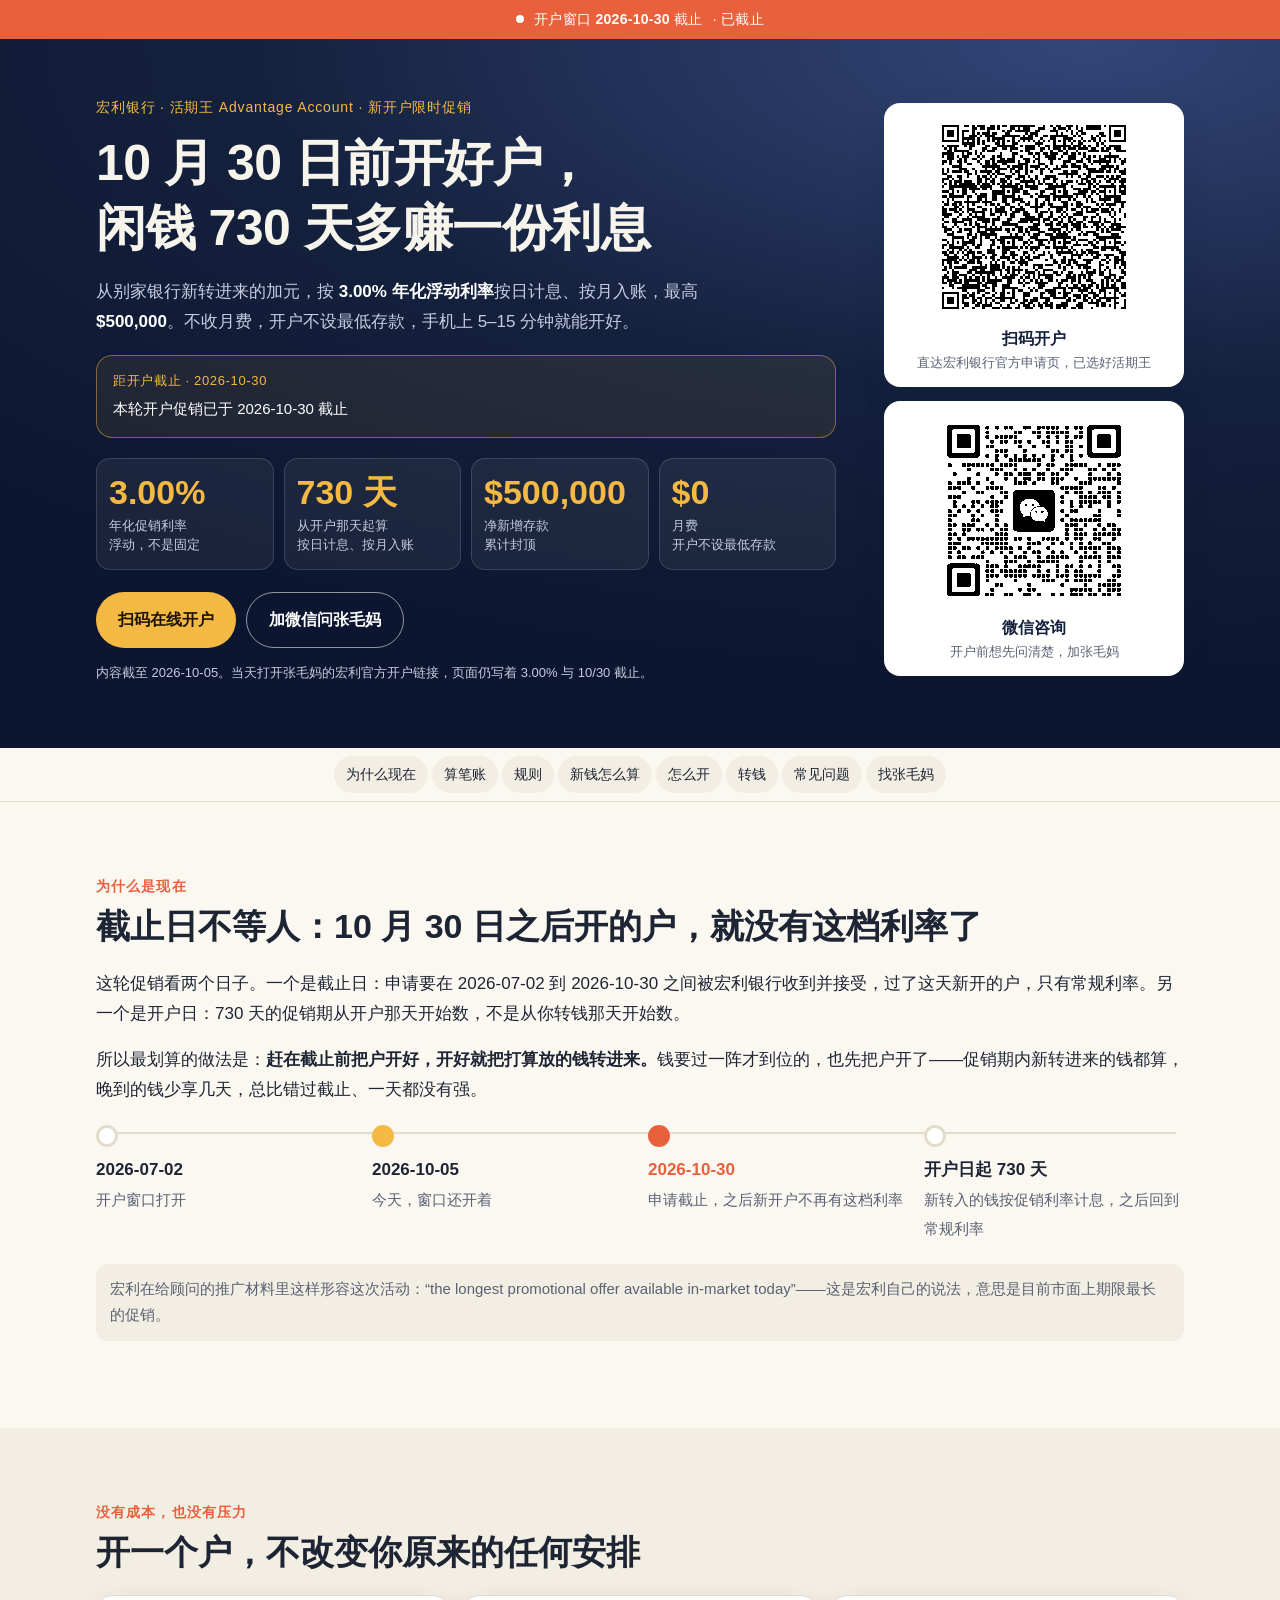
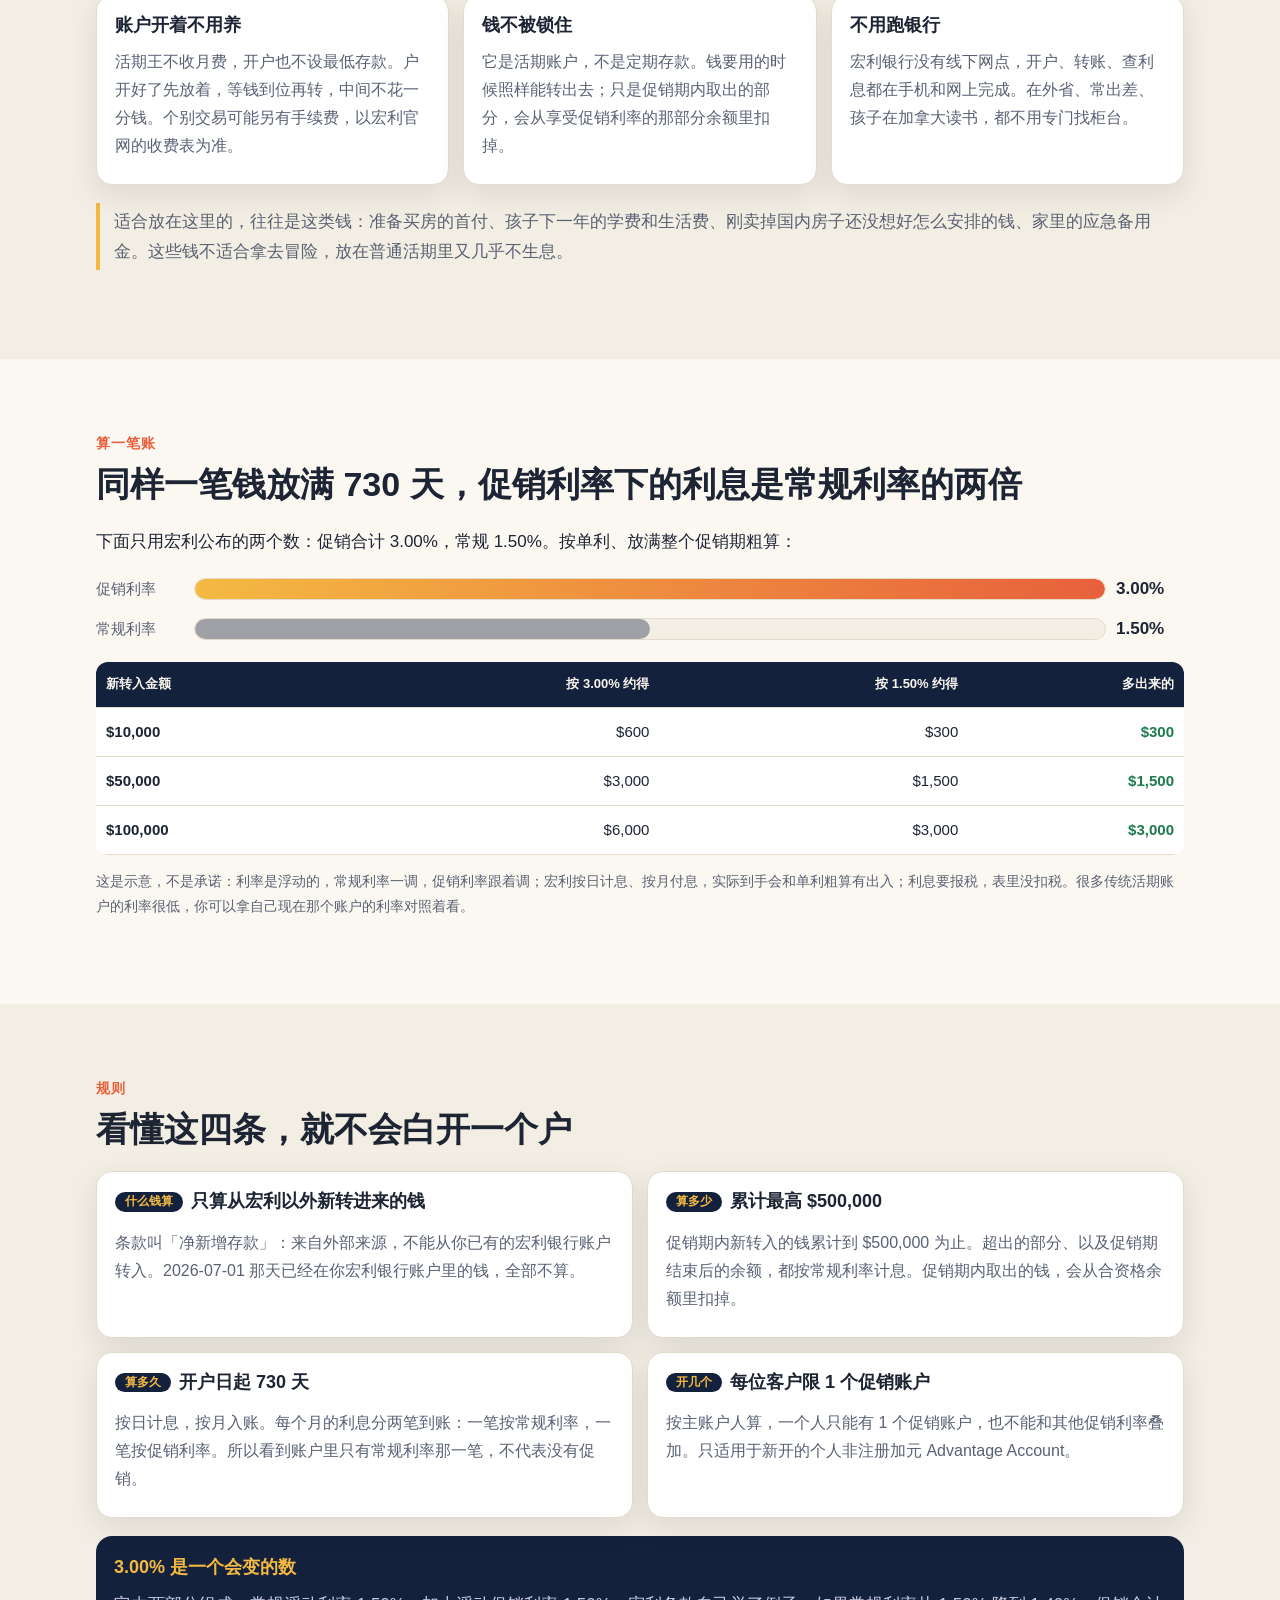
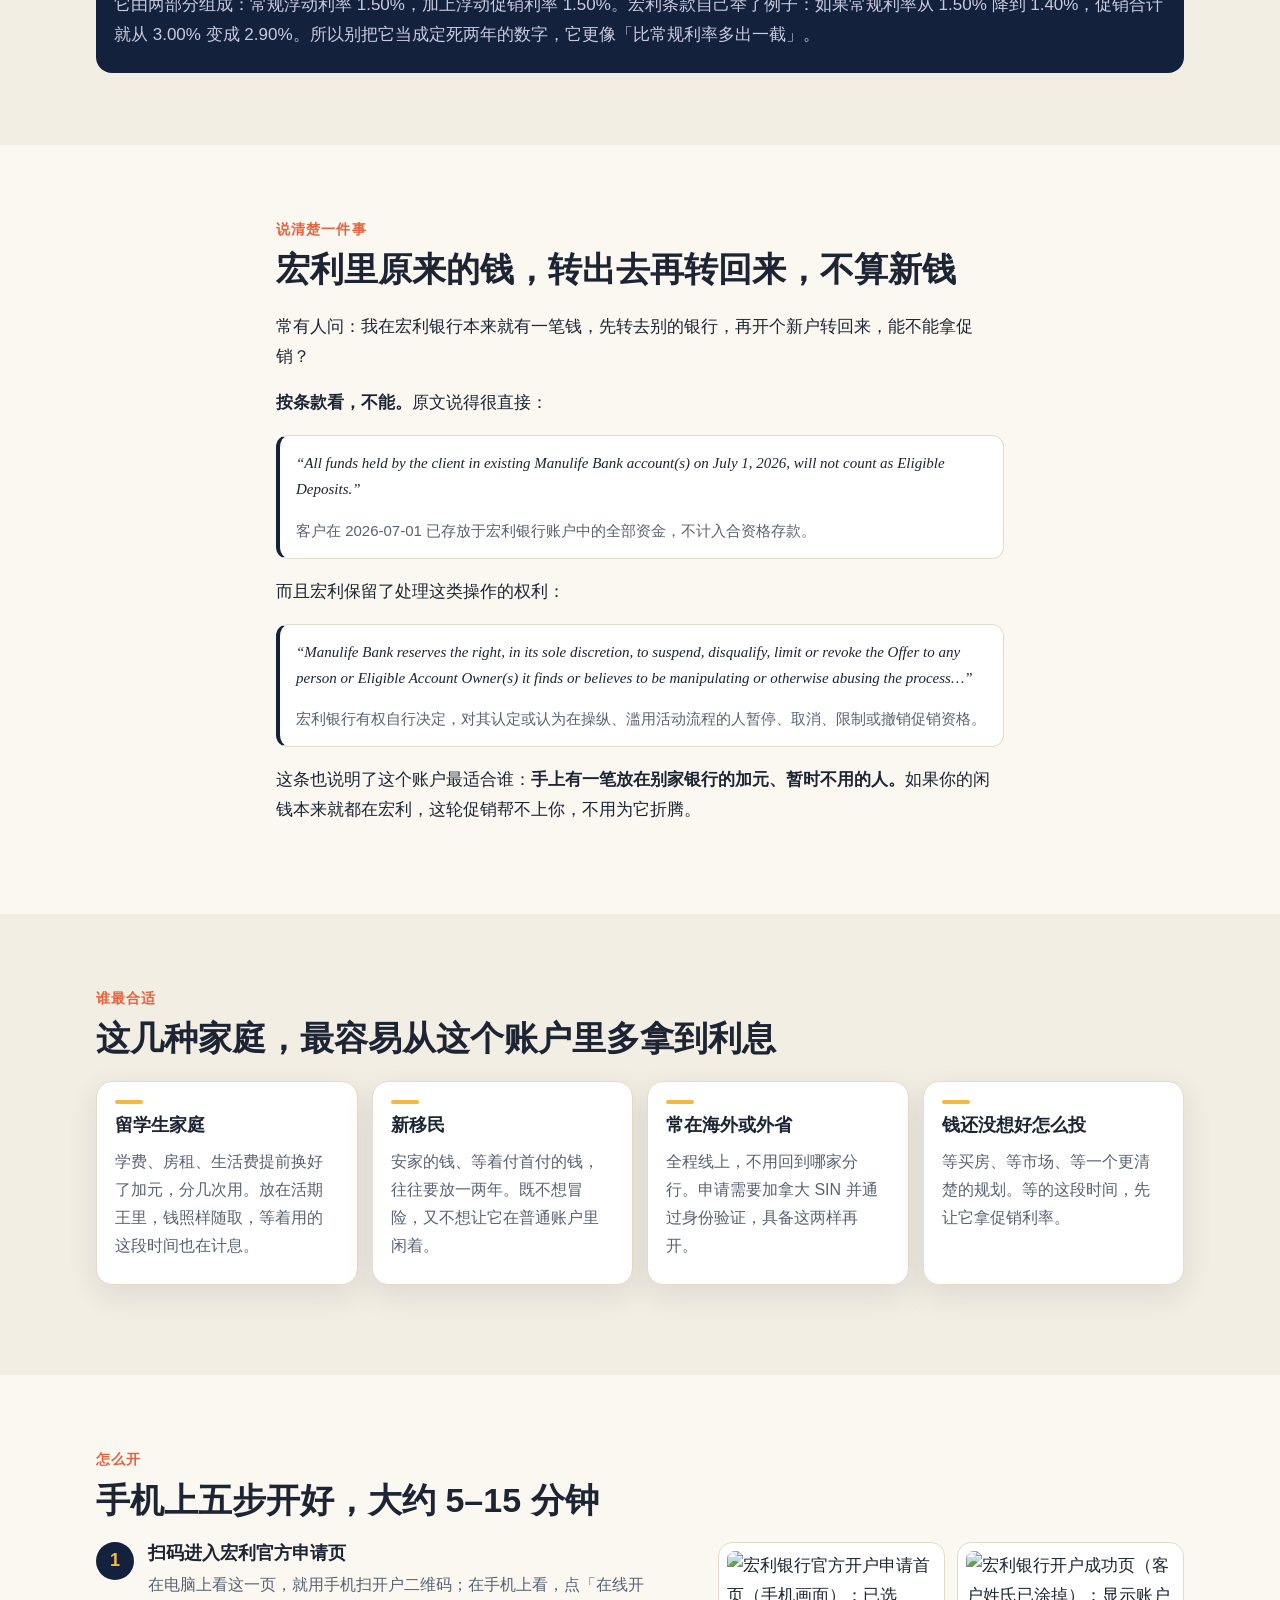
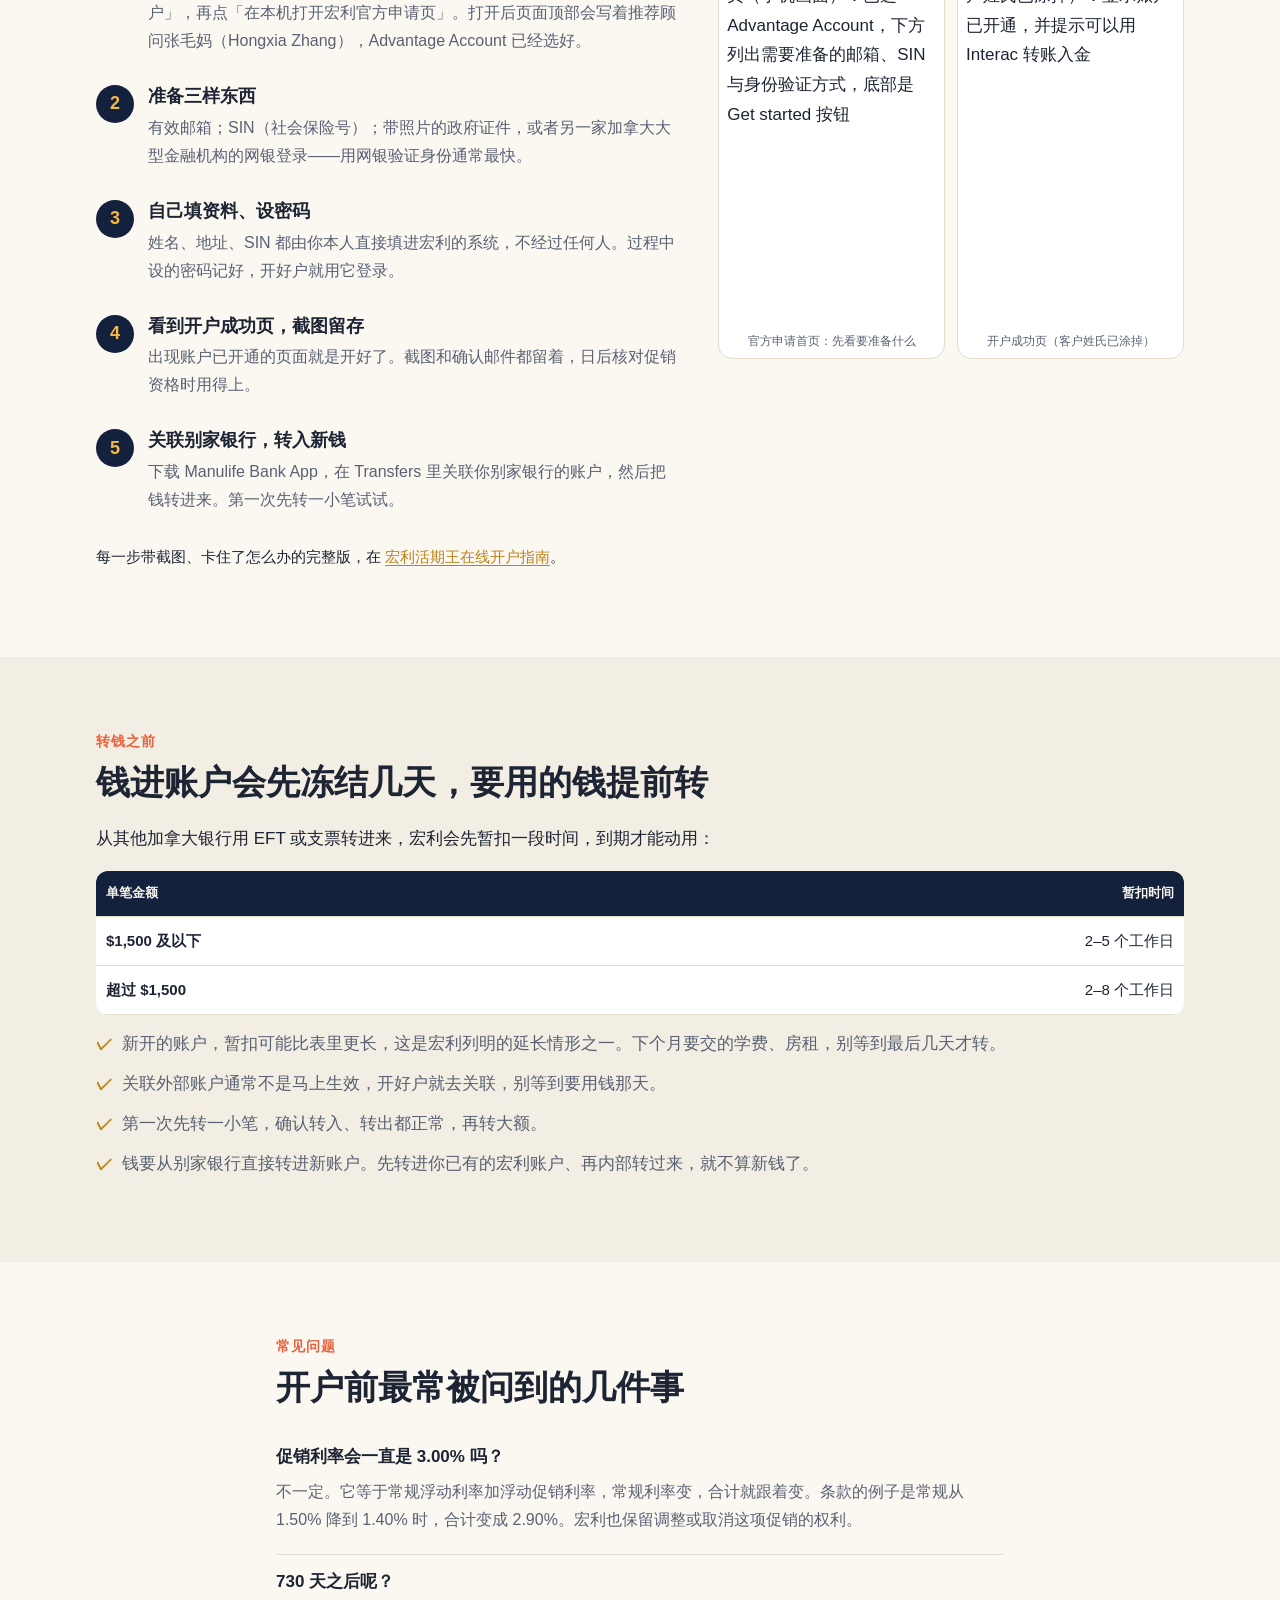
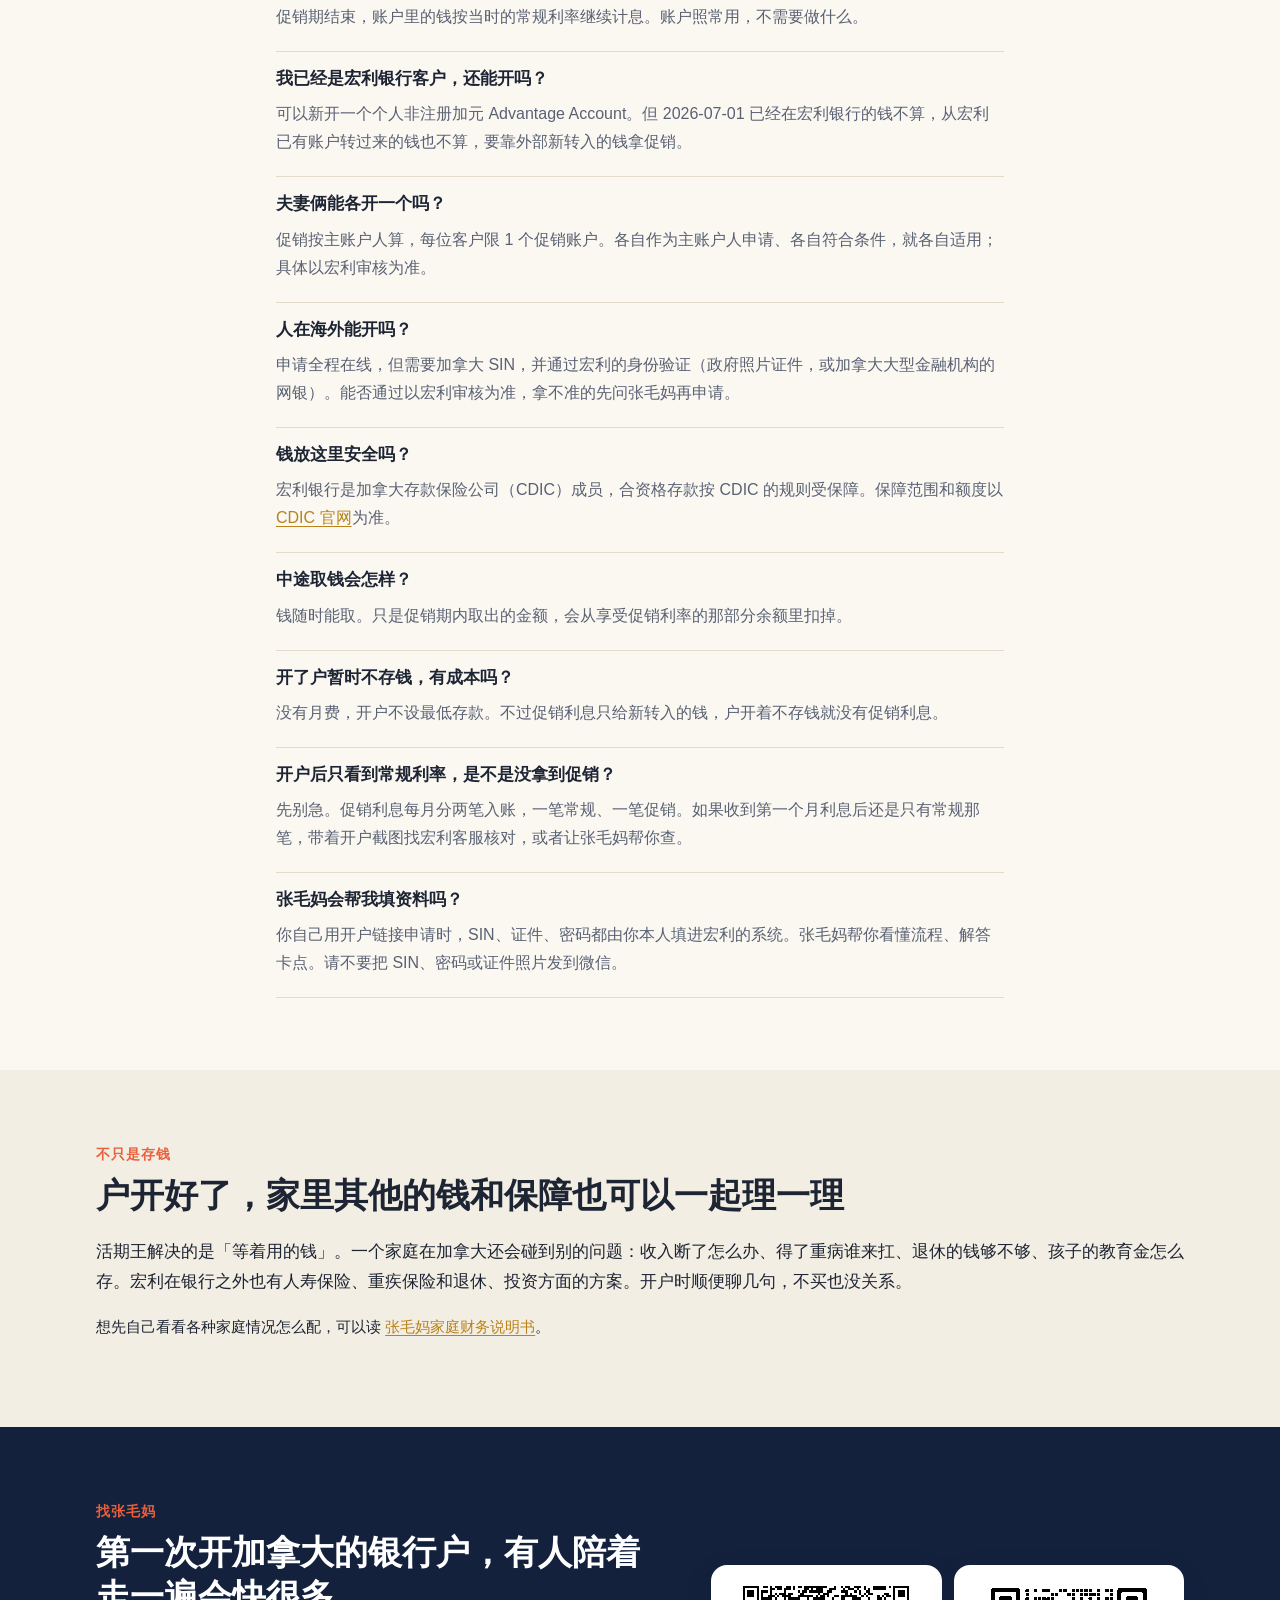
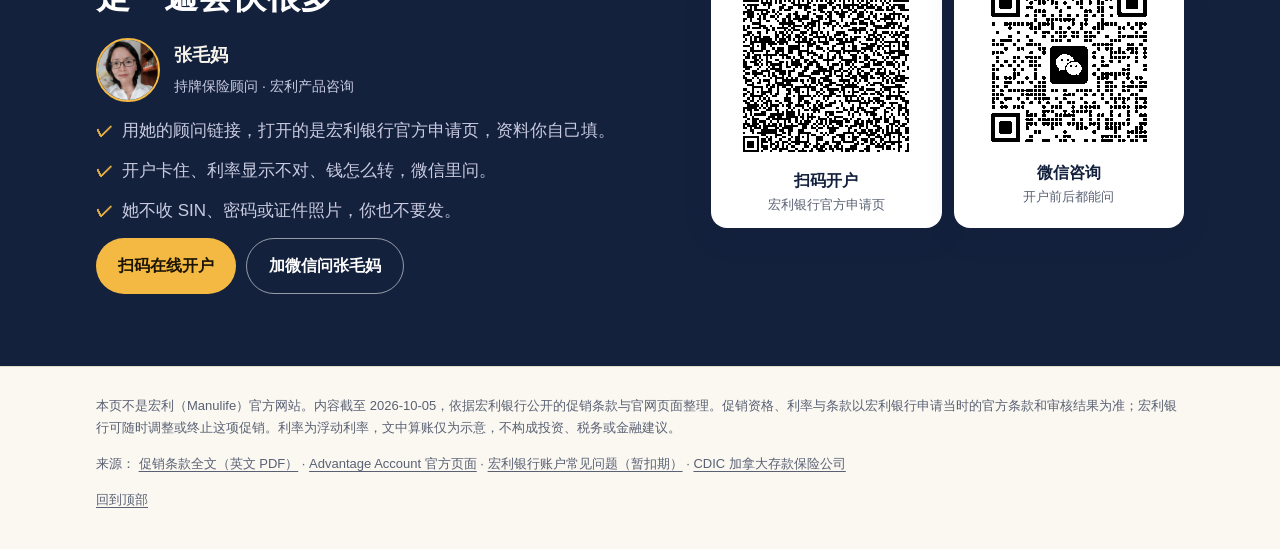
==== index.html @ 38f494b4 "宏利活期王促销站测试版（源：manulife/advantage-site）" ====
<!doctype html>
<html lang="zh-CN">
<head>
<meta charset="utf-8">
<meta name="viewport" content="width=device-width, initial-scale=1, viewport-fit=cover">
<title>宏利活期王限时开户：3.00% 浮动利率 · 10 月 30 日截止</title>
<meta name="description" content="宏利银行活期王 Advantage Account 新开户促销：外部新转入的加元按 3.00% 年化浮动利率计息，从开户日起 730 天，最高 $500,000，无月费，2026-10-30 截止。张毛妈协助在线开户。">
<meta name="theme-color" content="#14213d">
<meta property="og:title" content="宏利活期王限时开户：10 月 30 日截止">
<meta property="og:description" content="3.00% 年化浮动 · 从开户日起 730 天 · 最高 $500,000 · $0 月费。手机在线开户，张毛妈协助。">
<link rel="icon" href="assets/favicon.svg" type="image/svg+xml">
<link rel="stylesheet" href="assets/site.css">
</head>
<body>

<div class="topbar" role="note">
  <span class="topbar-dot" aria-hidden="true"></span>
  <span>开户窗口 <b>2026-10-30</b> 截止</span>
  <span class="topbar-left" data-countdown="short"></span>
</div>

<header class="hero" id="top">
  <div class="wrap hero-grid">
    <div class="hero-copy">
      <p class="kicker">宏利银行 · 活期王 Advantage Account · 新开户限时促销</p>
      <h1>10 月 30 日前开好户，<br>闲钱 730 天多赚一份利息</h1>
      <p class="lead">从别家银行新转进来的加元，按 <b>3.00% 年化浮动利率</b>按日计息、按月入账，最高 <b>$500,000</b>。不收月费，开户不设最低存款，手机上 5–15 分钟就能开好。</p>

      <div class="countdown" aria-live="polite">
        <div class="cd-label">距开户截止 · 2026-10-30</div>
        <div class="cd-clock" data-countdown="full"><span class="cd-fallback">申请须在 10 月 30 日前被宏利银行收到并接受</span></div>
      </div>

      <ul class="stats">
        <li><b>3.00%</b><span>年化促销利率<br>浮动，不是固定</span></li>
        <li><b>730 天</b><span>从开户那天起算<br>按日计息、按月入账</span></li>
        <li><b>$500,000</b><span>净新增存款<br>累计封顶</span></li>
        <li><b>$0</b><span>月费<br>开户不设最低存款</span></li>
      </ul>

      <div class="cta-row">
        <button class="btn btn-primary" type="button" data-open="dlg-open">扫码在线开户</button>
        <button class="btn btn-ghost" type="button" data-open="dlg-wechat">加微信问张毛妈</button>
      </div>
      <p class="asof">内容截至 2026-10-05。当天打开张毛妈的宏利官方开户链接，页面仍写着 3.00% 与 10/30 截止。</p>
    </div>

    <aside class="qr-panel" aria-label="开户与咨询二维码">
      <figure class="qr-card">
        <img src="assets/qr-open.png" alt="张毛妈的宏利银行官方开户二维码：扫码直达 Advantage Account 申请页" width="790" height="790" data-qr="open">
        <figcaption><b>扫码开户</b><span>直达宏利银行官方申请页，已选好活期王</span></figcaption>
      </figure>
      <figure class="qr-card">
        <img src="assets/qr-wechat.png" alt="张毛妈的微信二维码" width="460" height="440" data-qr="wechat">
        <figcaption><b>微信咨询</b><span>开户前想先问清楚，加张毛妈</span></figcaption>
      </figure>
    </aside>
  </div>
</header>

<nav class="jump" aria-label="页面导航">
  <a href="#why-now">为什么现在</a><a href="#math">算笔账</a><a href="#rules">规则</a><a href="#honest">新钱怎么算</a><a href="#how">怎么开</a><a href="#money">转钱</a><a href="#faq">常见问题</a><a href="#contact">找张毛妈</a>
</nav>

<main>

<section id="why-now" class="sec">
  <div class="wrap">
    <p class="eyebrow">为什么是现在</p>
    <h2>截止日不等人：10 月 30 日之后开的户，就没有这档利率了</h2>
    <p>这轮促销看两个日子。一个是截止日：申请要在 2026-07-02 到 2026-10-30 之间被宏利银行收到并接受，过了这天新开的户，只有常规利率。另一个是开户日：730 天的促销期从开户那天开始数，不是从你转钱那天开始数。</p>
    <p>所以最划算的做法是：<b>赶在截止前把户开好，开好就把打算放的钱转进来。</b>钱要过一阵才到位的，也先把户开了——促销期内新转进来的钱都算，晚到的钱少享几天，总比错过截止、一天都没有强。</p>

    <ol class="timeline" aria-label="时间线">
      <li><span class="tl-date">2026-07-02</span><span class="tl-text">开户窗口打开</span></li>
      <li class="is-now"><span class="tl-date">2026-10-05</span><span class="tl-text">今天，窗口还开着</span></li>
      <li class="is-end"><span class="tl-date">2026-10-30</span><span class="tl-text">申请截止，之后新开户不再有这档利率</span></li>
      <li><span class="tl-date">开户日起 730 天</span><span class="tl-text">新转入的钱按促销利率计息，之后回到常规利率</span></li>
    </ol>
    <p class="quote-official">宏利在给顾问的推广材料里这样形容这次活动：<span lang="en">“the longest promotional offer available in-market today”</span>——这是宏利自己的说法，意思是目前市面上期限最长的促销。</p>
  </div>
</section>

<section id="no-cost" class="sec sec-tint">
  <div class="wrap">
    <p class="eyebrow">没有成本，也没有压力</p>
    <h2>开一个户，不改变你原来的任何安排</h2>
    <div class="cards three">
      <article class="card">
        <h3>账户开着不用养</h3>
        <p>活期王不收月费，开户也不设最低存款。户开好了先放着，等钱到位再转，中间不花一分钱。个别交易可能另有手续费，以宏利官网的收费表为准。</p>
      </article>
      <article class="card">
        <h3>钱不被锁住</h3>
        <p>它是活期账户，不是定期存款。钱要用的时候照样能转出去；只是促销期内取出的部分，会从享受促销利率的那部分余额里扣掉。</p>
      </article>
      <article class="card">
        <h3>不用跑银行</h3>
        <p>宏利银行没有线下网点，开户、转账、查利息都在手机和网上完成。在外省、常出差、孩子在加拿大读书，都不用专门找柜台。</p>
      </article>
    </div>
    <p class="note">适合放在这里的，往往是这类钱：准备买房的首付、孩子下一年的学费和生活费、刚卖掉国内房子还没想好怎么安排的钱、家里的应急备用金。这些钱不适合拿去冒险，放在普通活期里又几乎不生息。</p>
  </div>
</section>

<section id="math" class="sec">
  <div class="wrap">
    <p class="eyebrow">算一笔账</p>
    <h2>同样一笔钱放满 730 天，促销利率下的利息是常规利率的两倍</h2>
    <p>下面只用宏利公布的两个数：促销合计 3.00%，常规 1.50%。按单利、放满整个促销期粗算：</p>

    <div class="bars" role="img" aria-label="利率对比：促销 3.00%，常规 1.50%">
      <div class="bar-row"><span class="bar-name">促销利率</span><span class="bar"><i style="width:100%"></i></span><b>3.00%</b></div>
      <div class="bar-row"><span class="bar-name">常规利率</span><span class="bar bar-muted"><i style="width:50%"></i></span><b>1.50%</b></div>
    </div>

    <div class="table-wrap">
      <table class="calc">
        <thead><tr><th scope="col">新转入金额</th><th scope="col">按 3.00% 约得</th><th scope="col">按 1.50% 约得</th><th scope="col">多出来的</th></tr></thead>
        <tbody>
          <tr><th scope="row">$10,000</th><td>$600</td><td>$300</td><td class="gain">$300</td></tr>
          <tr><th scope="row">$50,000</th><td>$3,000</td><td>$1,500</td><td class="gain">$1,500</td></tr>
          <tr><th scope="row">$100,000</th><td>$6,000</td><td>$3,000</td><td class="gain">$3,000</td></tr>
        </tbody>
      </table>
    </div>
    <p class="fine">这是示意，不是承诺：利率是浮动的，常规利率一调，促销利率跟着调；宏利按日计息、按月付息，实际到手会和单利粗算有出入；利息要报税，表里没扣税。很多传统活期账户的利率很低，你可以拿自己现在那个账户的利率对照着看。</p>
  </div>
</section>

<section id="rules" class="sec sec-tint">
  <div class="wrap">
    <p class="eyebrow">规则</p>
    <h2>看懂这四条，就不会白开一个户</h2>
    <div class="cards two">
      <article class="card rule">
        <h3><span class="tag">什么钱算</span>只算从宏利以外新转进来的钱</h3>
        <p>条款叫「净新增存款」：来自外部来源，不能从你已有的宏利银行账户转入。2026-07-01 那天已经在你宏利银行账户里的钱，全部不算。</p>
      </article>
      <article class="card rule">
        <h3><span class="tag">算多少</span>累计最高 $500,000</h3>
        <p>促销期内新转入的钱累计到 $500,000 为止。超出的部分、以及促销期结束后的余额，都按常规利率计息。促销期内取出的钱，会从合资格余额里扣掉。</p>
      </article>
      <article class="card rule">
        <h3><span class="tag">算多久</span>开户日起 730 天</h3>
        <p>按日计息，按月入账。每个月的利息分两笔到账：一笔按常规利率，一笔按促销利率。所以看到账户里只有常规利率那一笔，不代表没有促销。</p>
      </article>
      <article class="card rule">
        <h3><span class="tag">开几个</span>每位客户限 1 个促销账户</h3>
        <p>按主账户人算，一个人只能有 1 个促销账户，也不能和其他促销利率叠加。只适用于新开的个人非注册加元 Advantage Account。</p>
      </article>
    </div>
    <div class="callout">
      <h3>3.00% 是一个会变的数</h3>
      <p>它由两部分组成：常规浮动利率 1.50%，加上浮动促销利率 1.50%。宏利条款自己举了例子：如果常规利率从 1.50% 降到 1.40%，促销合计就从 3.00% 变成 2.90%。所以别把它当成定死两年的数字，它更像「比常规利率多出一截」。</p>
    </div>
  </div>
</section>

<section id="honest" class="sec">
  <div class="wrap narrow">
    <p class="eyebrow">说清楚一件事</p>
    <h2>宏利里原来的钱，转出去再转回来，不算新钱</h2>
    <p>常有人问：我在宏利银行本来就有一笔钱，先转去别的银行，再开个新户转回来，能不能拿促销？</p>
    <p><b>按条款看，不能。</b>原文说得很直接：</p>
    <blockquote>
      <p lang="en">“All funds held by the client in existing Manulife Bank account(s) on July 1, 2026, will not count as Eligible Deposits.”</p>
      <p class="zh">客户在 2026-07-01 已存放于宏利银行账户中的全部资金，不计入合资格存款。</p>
    </blockquote>
    <p>而且宏利保留了处理这类操作的权利：</p>
    <blockquote>
      <p lang="en">“Manulife Bank reserves the right, in its sole discretion, to suspend, disqualify, limit or revoke the Offer to any person or Eligible Account Owner(s) it finds or believes to be manipulating or otherwise abusing the process…”</p>
      <p class="zh">宏利银行有权自行决定，对其认定或认为在操纵、滥用活动流程的人暂停、取消、限制或撤销促销资格。</p>
    </blockquote>
    <p>这条也说明了这个账户最适合谁：<b>手上有一笔放在别家银行的加元、暂时不用的人。</b>如果你的闲钱本来就都在宏利，这轮促销帮不上你，不用为它折腾。</p>
  </div>
</section>

<section id="who" class="sec sec-tint">
  <div class="wrap">
    <p class="eyebrow">谁最合适</p>
    <h2>这几种家庭，最容易从这个账户里多拿到利息</h2>
    <div class="cards four">
      <article class="card who"><h3>留学生家庭</h3><p>学费、房租、生活费提前换好了加元，分几次用。放在活期王里，钱照样随取，等着用的这段时间也在计息。</p></article>
      <article class="card who"><h3>新移民</h3><p>安家的钱、等着付首付的钱，往往要放一两年。既不想冒险，又不想让它在普通账户里闲着。</p></article>
      <article class="card who"><h3>常在海外或外省</h3><p>全程线上，不用回到哪家分行。申请需要加拿大 SIN 并通过身份验证，具备这两样再开。</p></article>
      <article class="card who"><h3>钱还没想好怎么投</h3><p>等买房、等市场、等一个更清楚的规划。等的这段时间，先让它拿促销利率。</p></article>
    </div>
  </div>
</section>

<section id="how" class="sec">
  <div class="wrap">
    <p class="eyebrow">怎么开</p>
    <h2>手机上五步开好，大约 5–15 分钟</h2>
    <div class="how-grid">
      <ol class="steps">
        <li><h3>扫码进入宏利官方申请页</h3><p>在电脑上看这一页，就用手机扫开户二维码；在手机上看，点「在线开户」，再点「在本机打开宏利官方申请页」。打开后页面顶部会写着推荐顾问张毛妈（Hongxia Zhang），Advantage Account 已经选好。</p></li>
        <li><h3>准备三样东西</h3><p>有效邮箱；SIN（社会保险号）；带照片的政府证件，或者另一家加拿大大型金融机构的网银登录——用网银验证身份通常最快。</p></li>
        <li><h3>自己填资料、设密码</h3><p>姓名、地址、SIN 都由你本人直接填进宏利的系统，不经过任何人。过程中设的密码记好，开好户就用它登录。</p></li>
        <li><h3>看到开户成功页，截图留存</h3><p>出现账户已开通的页面就是开好了。截图和确认邮件都留着，日后核对促销资格时用得上。</p></li>
        <li><h3>关联别家银行，转入新钱</h3><p>下载 Manulife Bank App，在 Transfers 里关联你别家银行的账户，然后把钱转进来。第一次先转一小笔试试。</p></li>
      </ol>
      <div class="shots">
        <figure><img src="https://veryvisa.github.io/biz-assets/manulife-onboarding/80a94058.webp" alt="宏利银行官方开户申请首页（手机画面）：已选 Advantage Account，下方列出需要准备的邮箱、SIN 与身份验证方式，底部是 Get started 按钮" decoding="async" width="390" height="844"><figcaption>官方申请首页：先看要准备什么</figcaption></figure>
        <figure><img src="https://veryvisa.github.io/biz-assets/manulife-onboarding/45822714.webp" alt="宏利银行开户成功页（客户姓氏已涂掉）：显示账户已开通，并提示可以用 Interac 转账入金" decoding="async" width="390" height="844"><figcaption>开户成功页（客户姓氏已涂掉）</figcaption></figure>
      </div>
    </div>
    <p class="more">每一步带截图、卡住了怎么办的完整版，在 <a href="https://veryvisa.github.io/manulife-site/visuals/opening/">宏利活期王在线开户指南</a>。</p>
  </div>
</section>

<section id="money" class="sec sec-tint">
  <div class="wrap">
    <p class="eyebrow">转钱之前</p>
    <h2>钱进账户会先冻结几天，要用的钱提前转</h2>
    <p>从其他加拿大银行用 EFT 或支票转进来，宏利会先暂扣一段时间，到期才能动用：</p>
    <div class="table-wrap">
      <table class="holds">
        <thead><tr><th scope="col">单笔金额</th><th scope="col">暂扣时间</th></tr></thead>
        <tbody>
          <tr><th scope="row">$1,500 及以下</th><td>2–5 个工作日</td></tr>
          <tr><th scope="row">超过 $1,500</th><td>2–8 个工作日</td></tr>
        </tbody>
      </table>
    </div>
    <ul class="ticks">
      <li>新开的账户，暂扣可能比表里更长，这是宏利列明的延长情形之一。下个月要交的学费、房租，别等到最后几天才转。</li>
      <li>关联外部账户通常不是马上生效，开好户就去关联，别等到要用钱那天。</li>
      <li>第一次先转一小笔，确认转入、转出都正常，再转大额。</li>
      <li>钱要从别家银行直接转进新账户。先转进你已有的宏利账户、再内部转过来，就不算新钱了。</li>
    </ul>
  </div>
</section>

<section id="faq" class="sec">
  <div class="wrap narrow">
    <p class="eyebrow">常见问题</p>
    <h2>开户前最常被问到的几件事</h2>
    <div class="faq">
      <article><h3>促销利率会一直是 3.00% 吗？</h3><p>不一定。它等于常规浮动利率加浮动促销利率，常规利率变，合计就跟着变。条款的例子是常规从 1.50% 降到 1.40% 时，合计变成 2.90%。宏利也保留调整或取消这项促销的权利。</p></article>
      <article><h3>730 天之后呢？</h3><p>促销期结束，账户里的钱按当时的常规利率继续计息。账户照常用，不需要做什么。</p></article>
      <article><h3>我已经是宏利银行客户，还能开吗？</h3><p>可以新开一个个人非注册加元 Advantage Account。但 2026-07-01 已经在宏利银行的钱不算，从宏利已有账户转过来的钱也不算，要靠外部新转入的钱拿促销。</p></article>
      <article><h3>夫妻俩能各开一个吗？</h3><p>促销按主账户人算，每位客户限 1 个促销账户。各自作为主账户人申请、各自符合条件，就各自适用；具体以宏利审核为准。</p></article>
      <article><h3>人在海外能开吗？</h3><p>申请全程在线，但需要加拿大 SIN，并通过宏利的身份验证（政府照片证件，或加拿大大型金融机构的网银）。能否通过以宏利审核为准，拿不准的先问张毛妈再申请。</p></article>
      <article><h3>钱放这里安全吗？</h3><p>宏利银行是加拿大存款保险公司（CDIC）成员，合资格存款按 CDIC 的规则受保障。保障范围和额度以 <a href="https://www.cdic.ca/">CDIC 官网</a>为准。</p></article>
      <article><h3>中途取钱会怎样？</h3><p>钱随时能取。只是促销期内取出的金额，会从享受促销利率的那部分余额里扣掉。</p></article>
      <article><h3>开了户暂时不存钱，有成本吗？</h3><p>没有月费，开户不设最低存款。不过促销利息只给新转入的钱，户开着不存钱就没有促销利息。</p></article>
      <article><h3>开户后只看到常规利率，是不是没拿到促销？</h3><p>先别急。促销利息每月分两笔入账，一笔常规、一笔促销。如果收到第一个月利息后还是只有常规那笔，带着开户截图找宏利客服核对，或者让张毛妈帮你查。</p></article>
      <article><h3>张毛妈会帮我填资料吗？</h3><p>你自己用开户链接申请时，SIN、证件、密码都由你本人填进宏利的系统。张毛妈帮你看懂流程、解答卡点。请不要把 SIN、密码或证件照片发到微信。</p></article>
    </div>
  </div>
</section>

<section id="more" class="sec sec-tint">
  <div class="wrap">
    <p class="eyebrow">不只是存钱</p>
    <h2>户开好了，家里其他的钱和保障也可以一起理一理</h2>
    <p>活期王解决的是「等着用的钱」。一个家庭在加拿大还会碰到别的问题：收入断了怎么办、得了重病谁来扛、退休的钱够不够、孩子的教育金怎么存。宏利在银行之外也有人寿保险、重疾保险和退休、投资方面的方案。开户时顺便聊几句，不买也没关系。</p>
    <p class="more">想先自己看看各种家庭情况怎么配，可以读 <a href="https://veryvisa.github.io/manulife-site/">张毛妈家庭财务说明书</a>。</p>
  </div>
</section>

<section id="contact" class="sec sec-contact">
  <div class="wrap contact-grid">
    <div class="contact-copy">
      <p class="eyebrow">找张毛妈</p>
      <h2>第一次开加拿大的银行户，有人陪着走一遍会快很多</h2>
      <div class="person">
        <img src="assets/zhangmaoma.jpg" alt="张毛妈" width="160" height="160">
        <div><b>张毛妈</b><span>持牌保险顾问 · 宏利产品咨询</span></div>
      </div>
      <ul class="ticks">
        <li>用她的顾问链接，打开的是宏利银行官方申请页，资料你自己填。</li>
        <li>开户卡住、利率显示不对、钱怎么转，微信里问。</li>
        <li>她不收 SIN、密码或证件照片，你也不要发。</li>
      </ul>
      <div class="cta-row">
        <button class="btn btn-primary" type="button" data-open="dlg-open">扫码在线开户</button>
        <button class="btn btn-ghost-dark" type="button" data-open="dlg-wechat">加微信问张毛妈</button>
      </div>
    </div>
    <div class="contact-qr">
      <figure class="qr-card"><img src="assets/qr-open.png" alt="张毛妈的宏利银行官方开户二维码" width="790" height="790"><figcaption><b>扫码开户</b><span>宏利银行官方申请页</span></figcaption></figure>
      <figure class="qr-card"><img src="assets/qr-wechat.png" alt="张毛妈的微信二维码" width="460" height="440"><figcaption><b>微信咨询</b><span>开户前后都能问</span></figcaption></figure>
    </div>
  </div>
</section>

</main>

<footer class="foot">
  <div class="wrap">
    <p>本页不是宏利（Manulife）官方网站。内容<span class="nw">截至 2026-10-05</span>，依据宏利银行公开的促销条款与官网页面整理。促销资格、利率与条款以宏利银行申请当时的官方条款和审核结果为准；宏利银行可随时调整或终止这项促销。利率为浮动利率，文中算账仅为示意，不构成投资、税务或金融建议。</p>
    <p class="sources">来源：
      <a href="https://advisor.manulife.ca/content/dam/manulife-advisor-portal/documents/en/marketing-materials/bank/advantage-account/updf/bank-advantage-account-terms-conditions-tc045e.pdf">促销条款全文（英文 PDF）</a> ·
      <a href="https://www.manulifebank.ca/personal-banking/everyday-banking/bank-accounts/advantage-account.html">Advantage Account 官方页面</a> ·
      <a href="https://www.manulifebank.ca/personal-banking/bank-accounts/faq.html">宏利银行账户常见问题（暂扣期）</a> ·
      <a href="https://www.cdic.ca/">CDIC 加拿大存款保险公司</a>
    </p>
    <p class="foot-cta"><a href="#top">回到顶部</a></p>
  </div>
</footer>

<div class="dock" aria-label="快捷操作">
  <button class="btn btn-primary" type="button" data-open="dlg-open">在线开户</button>
  <button class="btn btn-ghost-dark" type="button" data-open="dlg-wechat">微信咨询</button>
</div>

<dialog id="dlg-open" class="dlg" aria-labelledby="dlg-open-t">
  <form method="dialog"><button class="dlg-x" aria-label="关闭">×</button></form>
  <h2 id="dlg-open-t">宏利活期王 · 官方开户</h2>
  <img src="assets/qr-open.png" alt="张毛妈的宏利银行官方开户二维码（大图）" width="790" height="790">
  <p>用另一部手机的相机扫码；如果你正在用手机看这一页，直接点下面的按钮。</p>
  <a class="btn btn-primary btn-block" href="https://onboarding.manulifebank.ca/api/customer?locale=en-ca&amp;state=[base64]" target="_blank" rel="noopener" data-open-official>在本机打开宏利官方申请页 ↗</a>
  <p class="fine">页面是英文的，顶部会显示推荐顾问 Hongxia Zhang（张毛妈）。SIN 等资料由你本人填写。</p>
</dialog>

<dialog id="dlg-wechat" class="dlg" aria-labelledby="dlg-wechat-t">
  <form method="dialog"><button class="dlg-x" aria-label="关闭">×</button></form>
  <h2 id="dlg-wechat-t">加张毛妈微信</h2>
  <img src="assets/wechat-zhangmaoma.jpg" alt="张毛妈的微信名片：宏利银行产品咨询，扫码添加微信" width="760" height="950">
  <p>在微信里长按图片识别二维码，或截图后用微信「扫一扫」从相册识别。</p>
  <a class="btn btn-ghost-dark btn-block" href="https://u.wechat.com/EC5wn-TK5yW4Ae9ntFPND84?s=2" target="_blank" rel="noopener">在微信中打开名片 ↗</a>
</dialog>

<script src="assets/site.js" defer></script>
</body>
</html>
---- assets/site.css ----
/* 宏利活期王促销站：深靛蓝＋暖金，和宏利方案站的绿色区分开 */
:root{
  --ink:#14213d; --ink-2:#22325a; --gold:#f4b942; --gold-deep:#b9821a; --coral:#e8603c;
  --ground:#fbf8f2; --tint:#f3eee3; --card:#ffffff; --text:#1d2433; --muted:#596173; --line:#e4dccb;
  --on-ink:#f7f4ec; --on-ink-muted:#c8cbe0; --gain:#1e7a4f;
  --radius:16px; --shadow:0 10px 30px rgba(20,33,61,.10);
  color-scheme:light;
}
@media (prefers-color-scheme: dark){
  :root:not([data-theme="light"]){
    --ground:#0e1424; --tint:#141c30; --card:#18213a; --text:#e9ebf2; --muted:#a9b0c4; --line:#2a3550;
    --gold-deep:#f4b942; --gain:#6fd3a0; --shadow:0 10px 30px rgba(0,0,0,.35); color-scheme:dark;
  }
}
:root[data-theme="dark"]{
  --ground:#0e1424; --tint:#141c30; --card:#18213a; --text:#e9ebf2; --muted:#a9b0c4; --line:#2a3550;
  --gold-deep:#f4b942; --gain:#6fd3a0; --shadow:0 10px 30px rgba(0,0,0,.35); color-scheme:dark;
}
*{box-sizing:border-box}
html{scroll-behavior:smooth;-webkit-text-size-adjust:100%}
body{margin:0;background:var(--ground);color:var(--text);
  font-family:-apple-system,BlinkMacSystemFont,"PingFang SC","Hiragino Sans GB","Microsoft YaHei","Noto Sans CJK SC","Segoe UI",Roboto,sans-serif;
  font-size:17px;line-height:1.75;padding-bottom:84px}
img{max-width:100%;height:auto;display:block}
a{color:var(--gold-deep);text-underline-offset:3px}
h1,h2,h3{line-height:1.3;margin:0 0 .6em}
p{margin:0 0 1em}
.wrap{max-width:1120px;margin:0 auto;padding:0 16px}
.narrow{max-width:760px}

/* 顶部倒计时条 */
.topbar{position:sticky;top:0;z-index:30;display:flex;gap:10px;align-items:center;justify-content:center;flex-wrap:wrap;
  background:var(--coral);color:#fff;font-size:14px;padding:7px 12px;letter-spacing:.02em}
.topbar b{font-weight:700}
.topbar-dot{width:8px;height:8px;border-radius:50%;background:#fff;animation:pulse 1.6s infinite}
@keyframes pulse{0%,100%{opacity:1}50%{opacity:.25}}
@media (prefers-reduced-motion:reduce){.topbar-dot{animation:none}html{scroll-behavior:auto}}

/* 首屏 */
.hero{background:radial-gradient(120% 90% at 85% 0%,#33467a 0%,var(--ink) 55%,#0d1630 100%);color:var(--on-ink);padding:28px 0 36px;overflow:hidden}
.hero-grid{display:grid;gap:28px}
.kicker{color:var(--gold);font-size:14px;letter-spacing:.06em;margin-bottom:12px}
.hero h1{font-size:clamp(28px,7.4vw,50px);letter-spacing:-.01em;margin-bottom:16px;font-weight:800}
.hero .lead{color:var(--on-ink-muted);font-size:17px;max-width:40em}
.hero .lead b{color:#fff}
.br-wide{display:none}
.countdown{margin:18px 0 20px;padding:14px 16px;border:1px solid rgba(244,185,66,.45);border-radius:var(--radius);background:rgba(244,185,66,.08)}
.cd-label{font-size:13px;color:var(--gold);letter-spacing:.05em;margin-bottom:4px}
.cd-clock{display:flex;gap:10px;align-items:baseline;flex-wrap:wrap;font-variant-numeric:tabular-nums}
.cd-clock .u{display:inline-flex;align-items:baseline;gap:3px}
.cd-clock .u b{font-size:clamp(30px,8vw,42px);color:#fff;font-weight:800;line-height:1}
.cd-clock .u span{font-size:14px;color:var(--on-ink-muted)}
.cd-fallback{font-size:15px;color:#fff}
.stats{list-style:none;padding:0;margin:0 0 22px;display:grid;grid-template-columns:1fr 1fr;gap:10px}
.stats li{background:rgba(255,255,255,.06);border:1px solid rgba(255,255,255,.14);border-radius:14px;padding:14px 12px}
.stats b{display:block;font-size:clamp(24px,6.6vw,34px);color:var(--gold);font-weight:800;line-height:1.15;font-variant-numeric:tabular-nums}
.stats span{display:block;font-size:13px;color:var(--on-ink-muted);line-height:1.5;margin-top:4px}
.cta-row{display:flex;gap:10px;flex-wrap:wrap}
.btn{appearance:none;border:0;cursor:pointer;font:inherit;font-weight:700;font-size:16px;border-radius:999px;padding:13px 22px;text-decoration:none;display:inline-flex;align-items:center;justify-content:center;gap:6px;min-height:48px}
.btn-primary{background:var(--gold);color:#1b1404}
.btn-primary:hover{background:#ffcb5c}
.btn-ghost{background:transparent;color:#fff;border:1.5px solid rgba(255,255,255,.55)}
.btn-ghost:hover{border-color:#fff}
.btn-ghost-dark{background:var(--ink);color:#fff}
.btn-block{display:flex;width:100%}
.btn:focus-visible,a:focus-visible{outline:3px solid var(--coral);outline-offset:3px}
.asof{font-size:13px;color:var(--on-ink-muted);margin:14px 0 0}
.qr-panel{display:none}
.qr-card{margin:0;background:#fff;color:#14213d;border-radius:var(--radius);padding:14px;box-shadow:var(--shadow);text-align:center}
.qr-card img{width:100%;max-width:200px;margin:0 auto 8px;image-rendering:pixelated}
.qr-card figcaption b{display:block;font-size:16px}
.qr-card figcaption span{display:block;font-size:13px;color:#596173;line-height:1.5}

/* 锚点导航 */
.jump{position:sticky;top:34px;z-index:20;display:flex;gap:4px;overflow-x:auto;padding:8px 12px;background:var(--ground);border-bottom:1px solid var(--line);scrollbar-width:none}
.jump::-webkit-scrollbar{display:none}
.jump a{flex:0 0 auto;font-size:14px;color:var(--text);text-decoration:none;padding:6px 12px;border-radius:999px;background:var(--tint)}
.jump a:hover{background:var(--gold);color:#1b1404}

/* 区块 */
.sec{padding:44px 0;scroll-margin-top:90px}
.sec-tint{background:var(--tint)}
.eyebrow{color:var(--coral);font-weight:700;font-size:14px;letter-spacing:.08em;margin-bottom:6px}
.sec h2{font-size:clamp(23px,5.6vw,34px);font-weight:800;color:var(--text)}
.sec h3{font-size:18px}
.cards{display:grid;gap:14px;margin:8px 0 18px}
.card{background:var(--card);border:1px solid var(--line);border-radius:var(--radius);padding:18px 18px 8px;box-shadow:var(--shadow)}
.card p{color:var(--muted);font-size:16px}
.rule h3 .tag{display:inline-block;font-size:12px;font-weight:700;background:var(--ink);color:var(--gold);border-radius:999px;padding:2px 10px;margin:0 8px 6px 0;vertical-align:2px}
.who h3::before{content:"";display:block;width:28px;height:4px;border-radius:2px;background:var(--gold);margin-bottom:10px}
.note{border-left:4px solid var(--gold);padding:4px 0 4px 14px;color:var(--muted)}
.callout{background:var(--ink);color:var(--on-ink);border-radius:var(--radius);padding:20px 18px 6px}
.callout h3{color:var(--gold)}
.callout p{color:var(--on-ink-muted)}
.fine{font-size:14px;color:var(--muted)}
.more{font-size:15px}

/* 时间线 */
.timeline{list-style:none;padding:0;margin:20px 0;position:relative}
.timeline::before{content:"";position:absolute;left:7px;top:8px;bottom:8px;width:2px;background:var(--line)}
.timeline li{position:relative;padding:0 0 16px 32px}
.timeline li::before{content:"";position:absolute;left:0;top:6px;width:16px;height:16px;border-radius:50%;background:var(--card);border:3px solid var(--line)}
.timeline .is-now::before{border-color:var(--gold);background:var(--gold)}
.timeline .is-end::before{border-color:var(--coral);background:var(--coral)}
.tl-date{display:block;font-weight:800;font-variant-numeric:tabular-nums}
.timeline .is-end .tl-date{color:var(--coral)}
.tl-text{color:var(--muted);font-size:15px}
.quote-official{font-size:15px;color:var(--muted);background:var(--tint);border-radius:12px;padding:12px 14px}

/* 算账 */
.bars{margin:18px 0}
.bar-row{display:grid;grid-template-columns:5.2em 1fr 4em;gap:10px;align-items:center;margin-bottom:10px}
.bar-name{font-size:15px;color:var(--muted)}
.bar{height:22px;background:var(--tint);border-radius:999px;overflow:hidden;border:1px solid var(--line)}
.bar i{display:block;height:100%;background:linear-gradient(90deg,var(--gold),var(--coral));border-radius:999px}
.bar-muted i{background:var(--muted);opacity:.55}
.bar-row b{font-variant-numeric:tabular-nums}
.table-wrap{overflow-x:auto;margin:10px 0 14px}
table{border-collapse:collapse;width:100%;min-width:300px;background:var(--card);border-radius:12px;overflow:hidden;font-variant-numeric:tabular-nums}
th,td{padding:11px 10px;border-bottom:1px solid var(--line);text-align:right;font-size:15px}
thead th{background:var(--ink);color:var(--on-ink);font-weight:700;font-size:13px}
th[scope=row],thead th:first-child{text-align:left}
.gain{color:var(--gain);font-weight:800}

/* 诚实条款 */
blockquote{margin:14px 0 18px;padding:14px 16px;background:var(--card);border:1px solid var(--line);border-left:4px solid var(--ink);border-radius:12px}
:root[data-theme="dark"] blockquote{border-left-color:var(--gold)}
@media (prefers-color-scheme: dark){:root:not([data-theme="light"]) blockquote{border-left-color:var(--gold)}}
blockquote p[lang=en]{font-family:Georgia,"Times New Roman",serif;font-style:italic;font-size:15px;color:var(--text)}
blockquote .zh{color:var(--muted);font-size:15px;margin:0}

/* 步骤 */
.how-grid{display:grid;gap:20px}
.steps{list-style:none;counter-reset:s;padding:0;margin:0}
.steps li{counter-increment:s;position:relative;padding:0 0 14px 52px}
.steps li::before{content:counter(s);position:absolute;left:0;top:0;width:38px;height:38px;border-radius:50%;background:var(--ink);color:var(--gold);font-weight:800;display:flex;align-items:center;justify-content:center;font-size:18px}
.steps h3{margin-bottom:.3em}
.steps p{color:var(--muted);font-size:16px}
.shots{display:grid;grid-template-columns:1fr 1fr;gap:12px;align-self:start}
.shots figure{margin:0;background:var(--card);border:1px solid var(--line);border-radius:14px;padding:8px}
.shots img{border-radius:8px;width:100%;aspect-ratio:390/700;object-fit:cover;object-position:top}
.shots figcaption{font-size:12px;color:var(--muted);text-align:center;margin-top:6px;line-height:1.5}

.ticks{list-style:none;padding:0;margin:12px 0}
.ticks li{position:relative;padding-left:26px;margin-bottom:10px;color:var(--muted)}
.ticks li::before{content:"✓";position:absolute;left:0;top:0;color:var(--gold-deep);font-weight:800}

/* FAQ：平铺不折叠 */
.faq article{border-bottom:1px solid var(--line);padding:16px 0 4px}
.faq h3{font-size:17px}
.faq p{color:var(--muted);font-size:16px}

/* 联系 */
.sec-contact{background:var(--ink);color:var(--on-ink)}
.sec-contact h2{color:#fff}
.sec-contact .ticks li{color:var(--on-ink-muted)}
.sec-contact .ticks li::before{color:var(--gold)}
.contact-grid{display:grid;gap:24px}
.person{display:flex;gap:14px;align-items:center;margin:8px 0 14px}
.person img{width:64px;height:64px;border-radius:50%;object-fit:cover;border:2px solid var(--gold)}
.person b{display:block;font-size:18px}
.person span{color:var(--on-ink-muted);font-size:14px}
.contact-qr{display:grid;grid-template-columns:1fr 1fr;gap:12px}
.contact-qr .qr-card img{max-width:180px}
.sec-contact .btn-ghost-dark{background:transparent;border:1.5px solid rgba(255,255,255,.55)}

/* 页尾 */
.foot{padding:28px 0 24px;font-size:13px;color:var(--muted);border-top:1px solid var(--line)}
.foot a{color:var(--muted)}
.sources a{white-space:normal}

/* 手机底部悬浮按钮 */
.dock{position:fixed;left:0;right:0;bottom:0;z-index:40;display:grid;grid-template-columns:1.25fr 1fr;gap:8px;padding:10px 12px calc(10px + env(safe-area-inset-bottom));background:rgba(251,248,242,.94);backdrop-filter:blur(8px);border-top:1px solid var(--line)}
@media (prefers-color-scheme: dark){:root:not([data-theme="light"]) .dock{background:rgba(14,20,36,.94)}}
:root[data-theme="dark"] .dock{background:rgba(14,20,36,.94)}
.dock .btn{padding:11px 10px;font-size:15px}

/* 弹窗 */
.dlg{border:0;border-radius:20px;padding:22px 18px 18px;width:min(420px,calc(100vw - 32px));max-height:calc(100vh - 32px);background:var(--card);color:var(--text);box-shadow:0 20px 60px rgba(0,0,0,.4)}
.dlg::backdrop{background:rgba(10,16,32,.66)}
.dlg h2{font-size:20px;margin-right:30px}
.dlg img{width:100%;max-width:340px;margin:6px auto 12px;border-radius:10px;background:#fff}
.dlg p{font-size:15px;color:var(--muted)}
.dlg .btn-block{margin-bottom:10px}
.dlg-x{position:absolute;top:10px;right:12px;width:36px;height:36px;border-radius:50%;border:0;background:var(--tint);color:var(--text);font-size:22px;cursor:pointer;line-height:1}

/* 桌面 */
@media (min-width:900px){
  body{padding-bottom:0}
  .dock{display:none}
  .br-wide{display:inline}
  .hero{padding:56px 0 64px}
  .hero-grid{grid-template-columns:1fr 300px;align-items:center;gap:48px}
  .qr-panel{display:grid;gap:14px}
  .stats{grid-template-columns:repeat(4,1fr)}
  .jump{justify-content:center}
  .sec{padding:72px 0}
  .cards.two{grid-template-columns:1fr 1fr}
  .cards.three{grid-template-columns:repeat(3,1fr)}
  .cards.four{grid-template-columns:repeat(4,1fr)}
  .how-grid{grid-template-columns:1.25fr 1fr;gap:40px}
  .contact-grid{grid-template-columns:1.2fr 1fr;align-items:center;gap:48px}
  .timeline{display:grid;grid-template-columns:repeat(4,1fr);gap:16px}
  .timeline::before{left:8px;right:8px;top:7px;bottom:auto;width:auto;height:2px}
  .timeline li{padding:30px 0 0}
  .timeline li::before{top:0}
}
@media (min-width:600px) and (max-width:899px){
  .stats{grid-template-columns:repeat(4,1fr)}
  .cards.three,.cards.four,.cards.two{grid-template-columns:1fr 1fr}
}
.nw{white-space:nowrap}
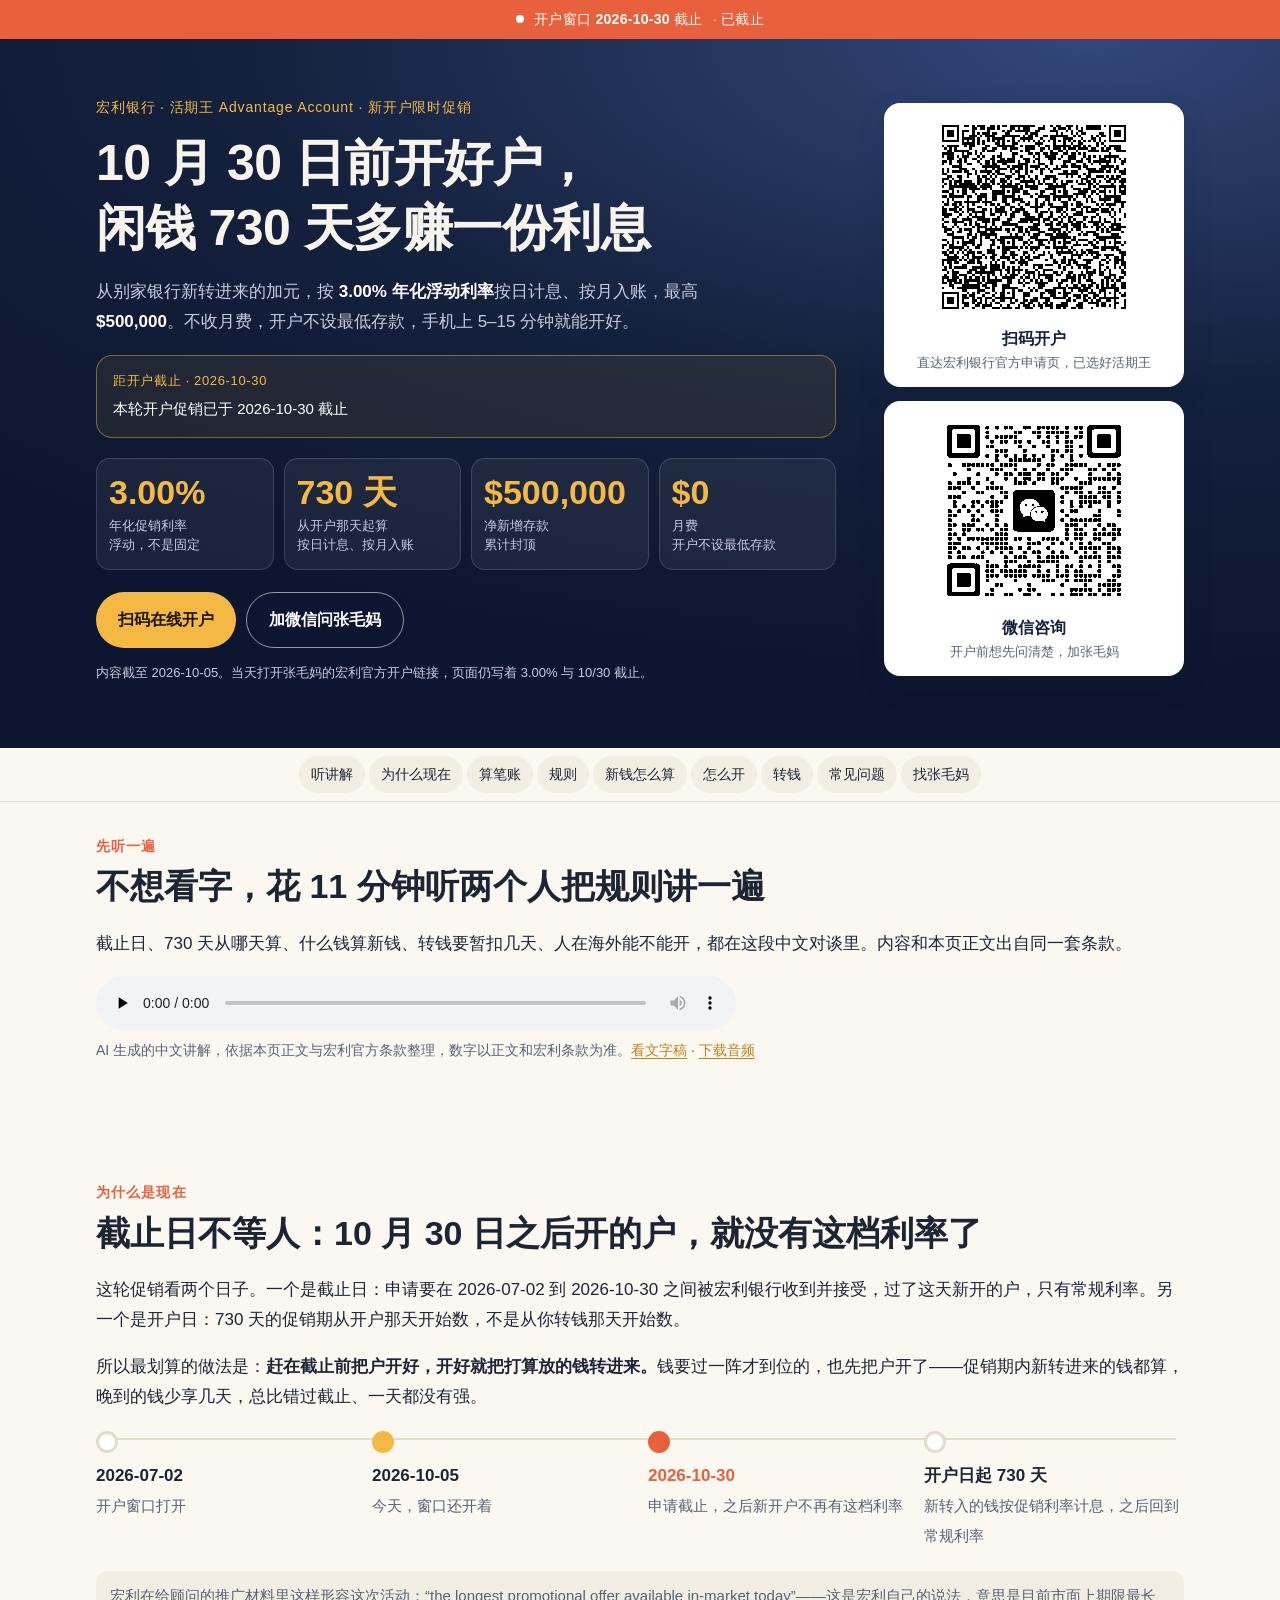
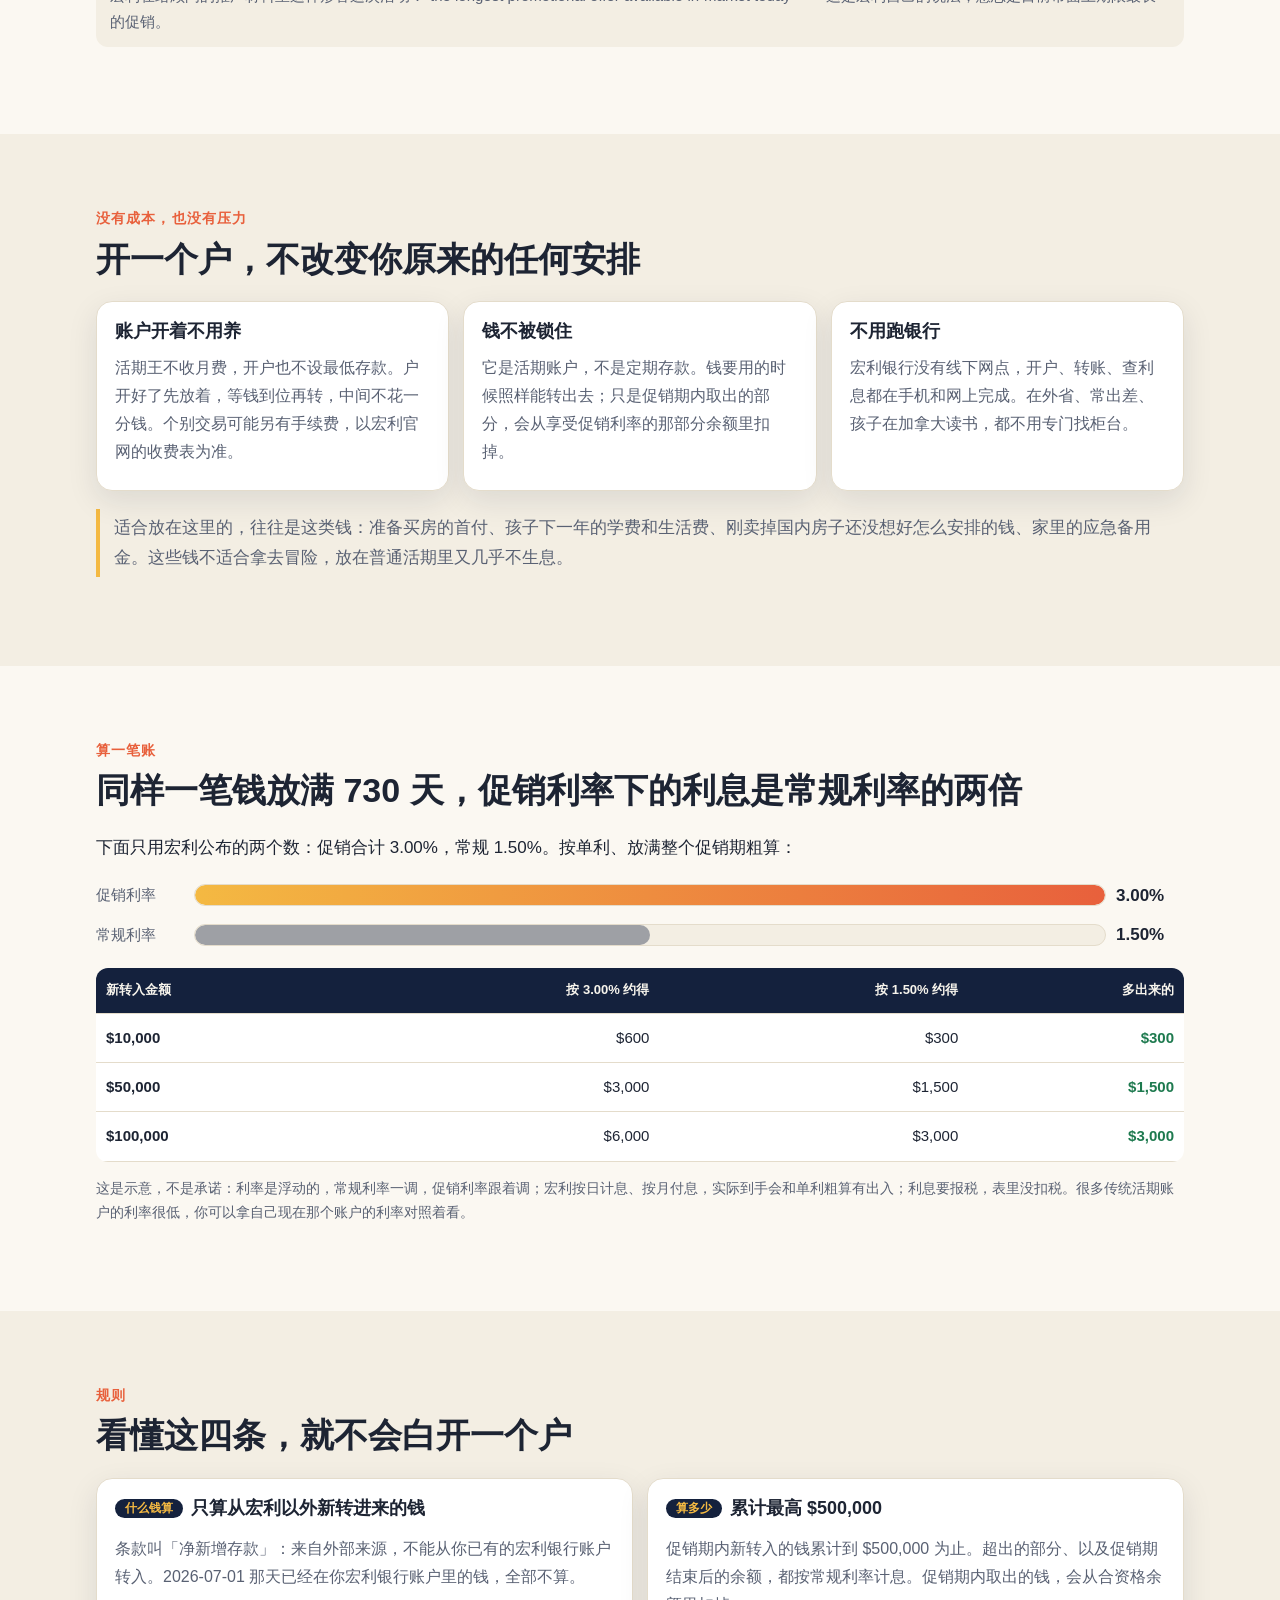
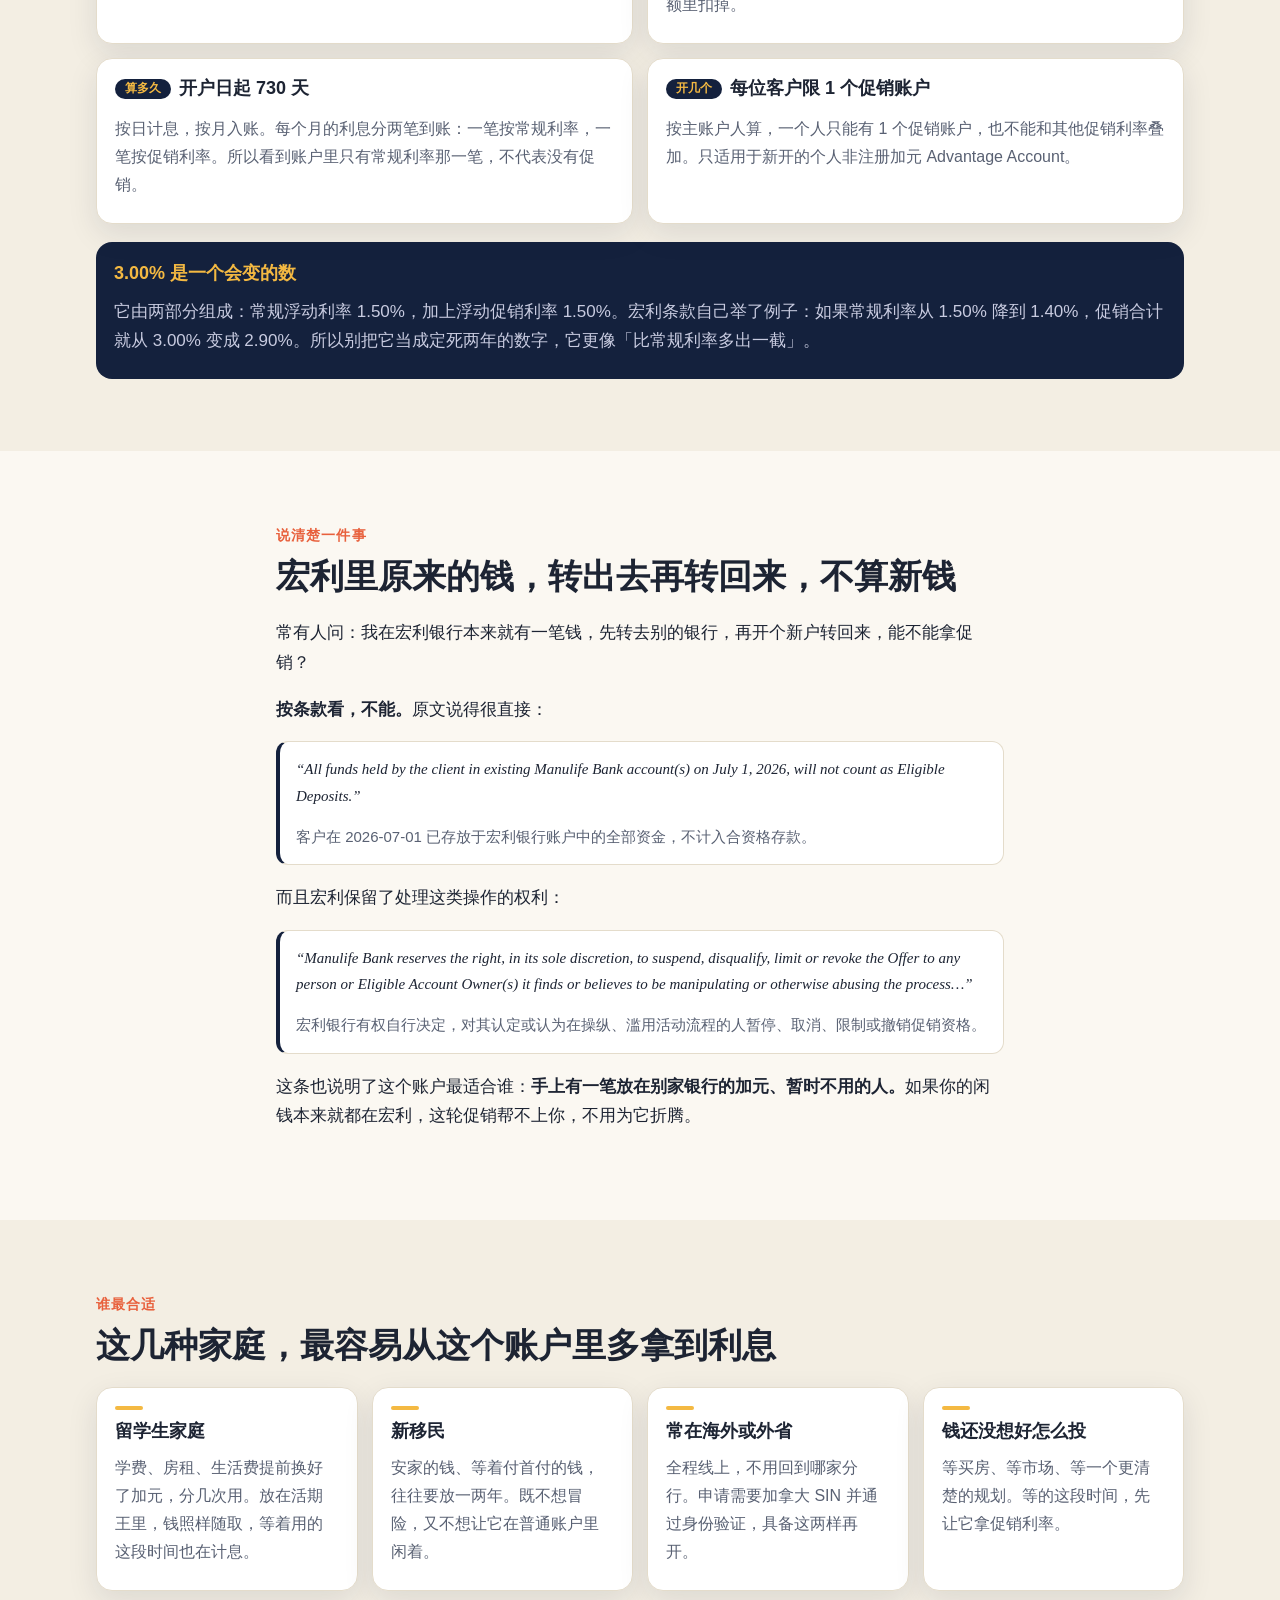
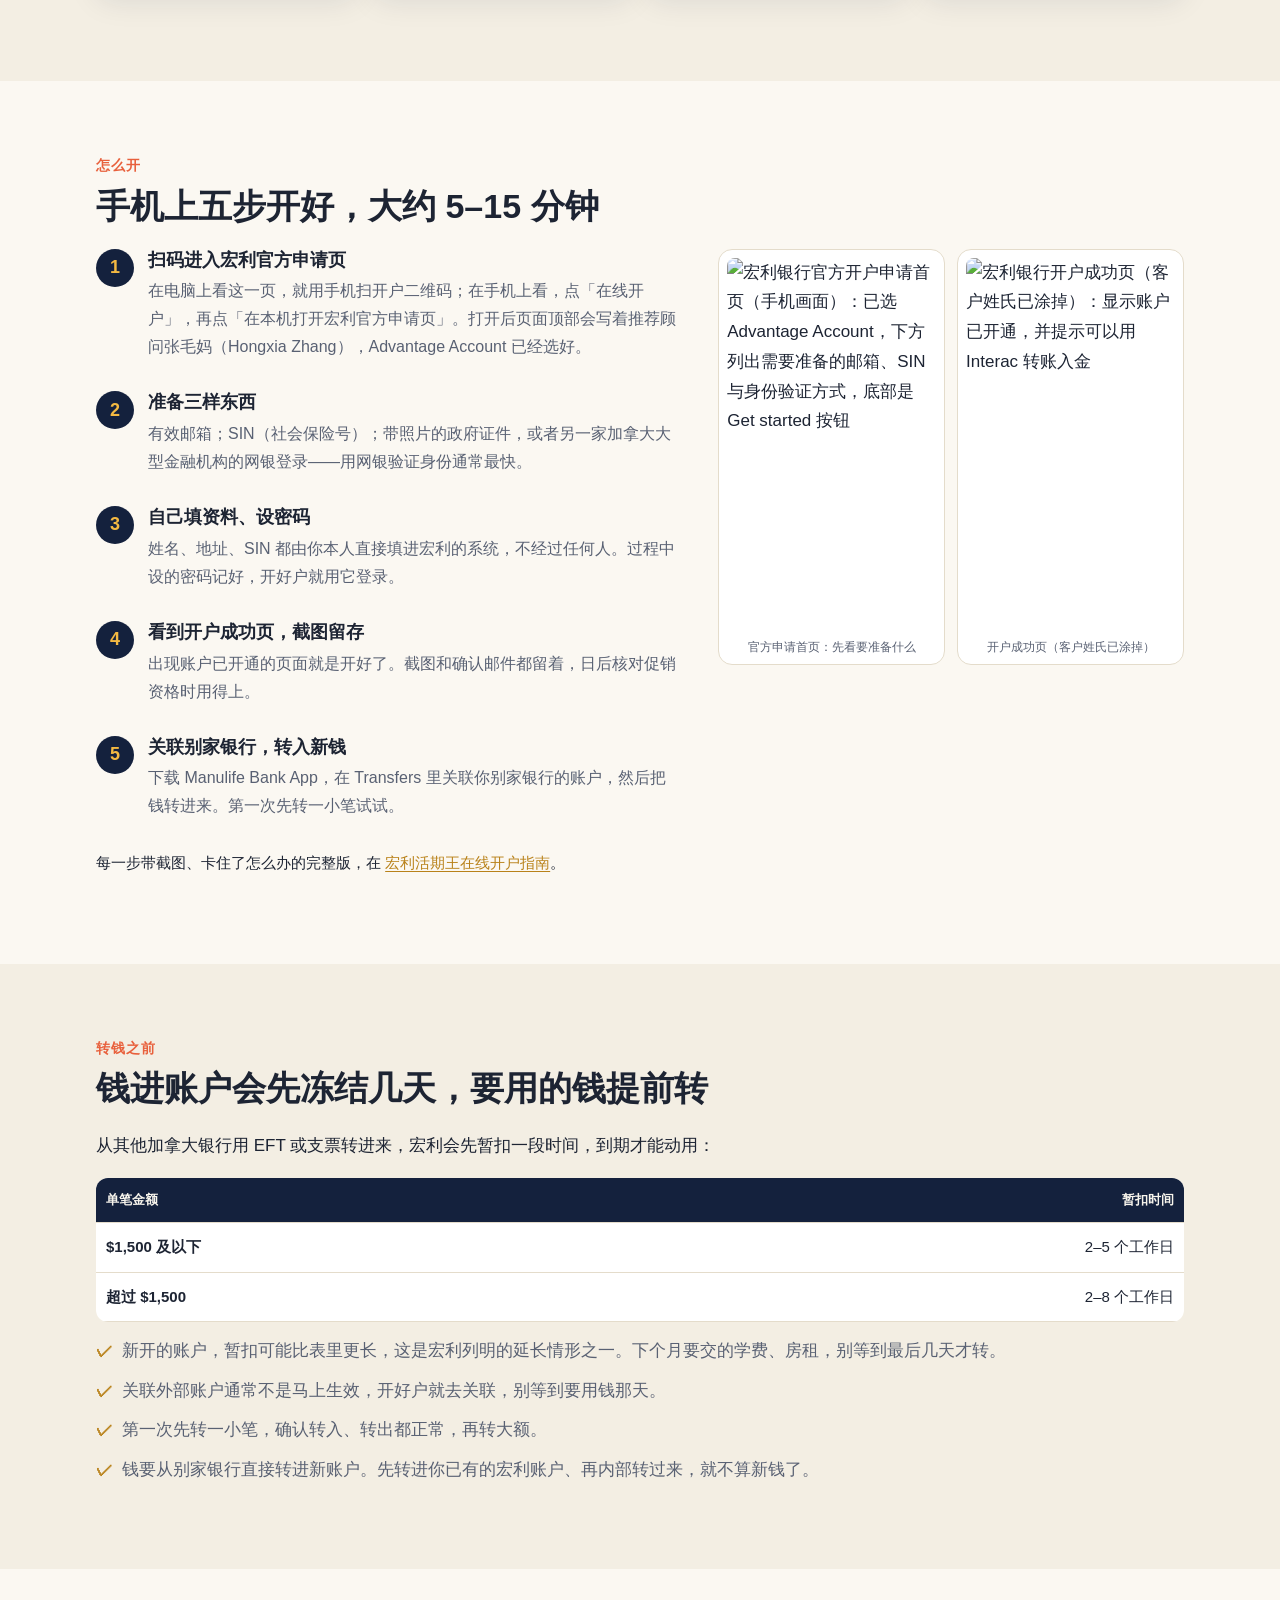
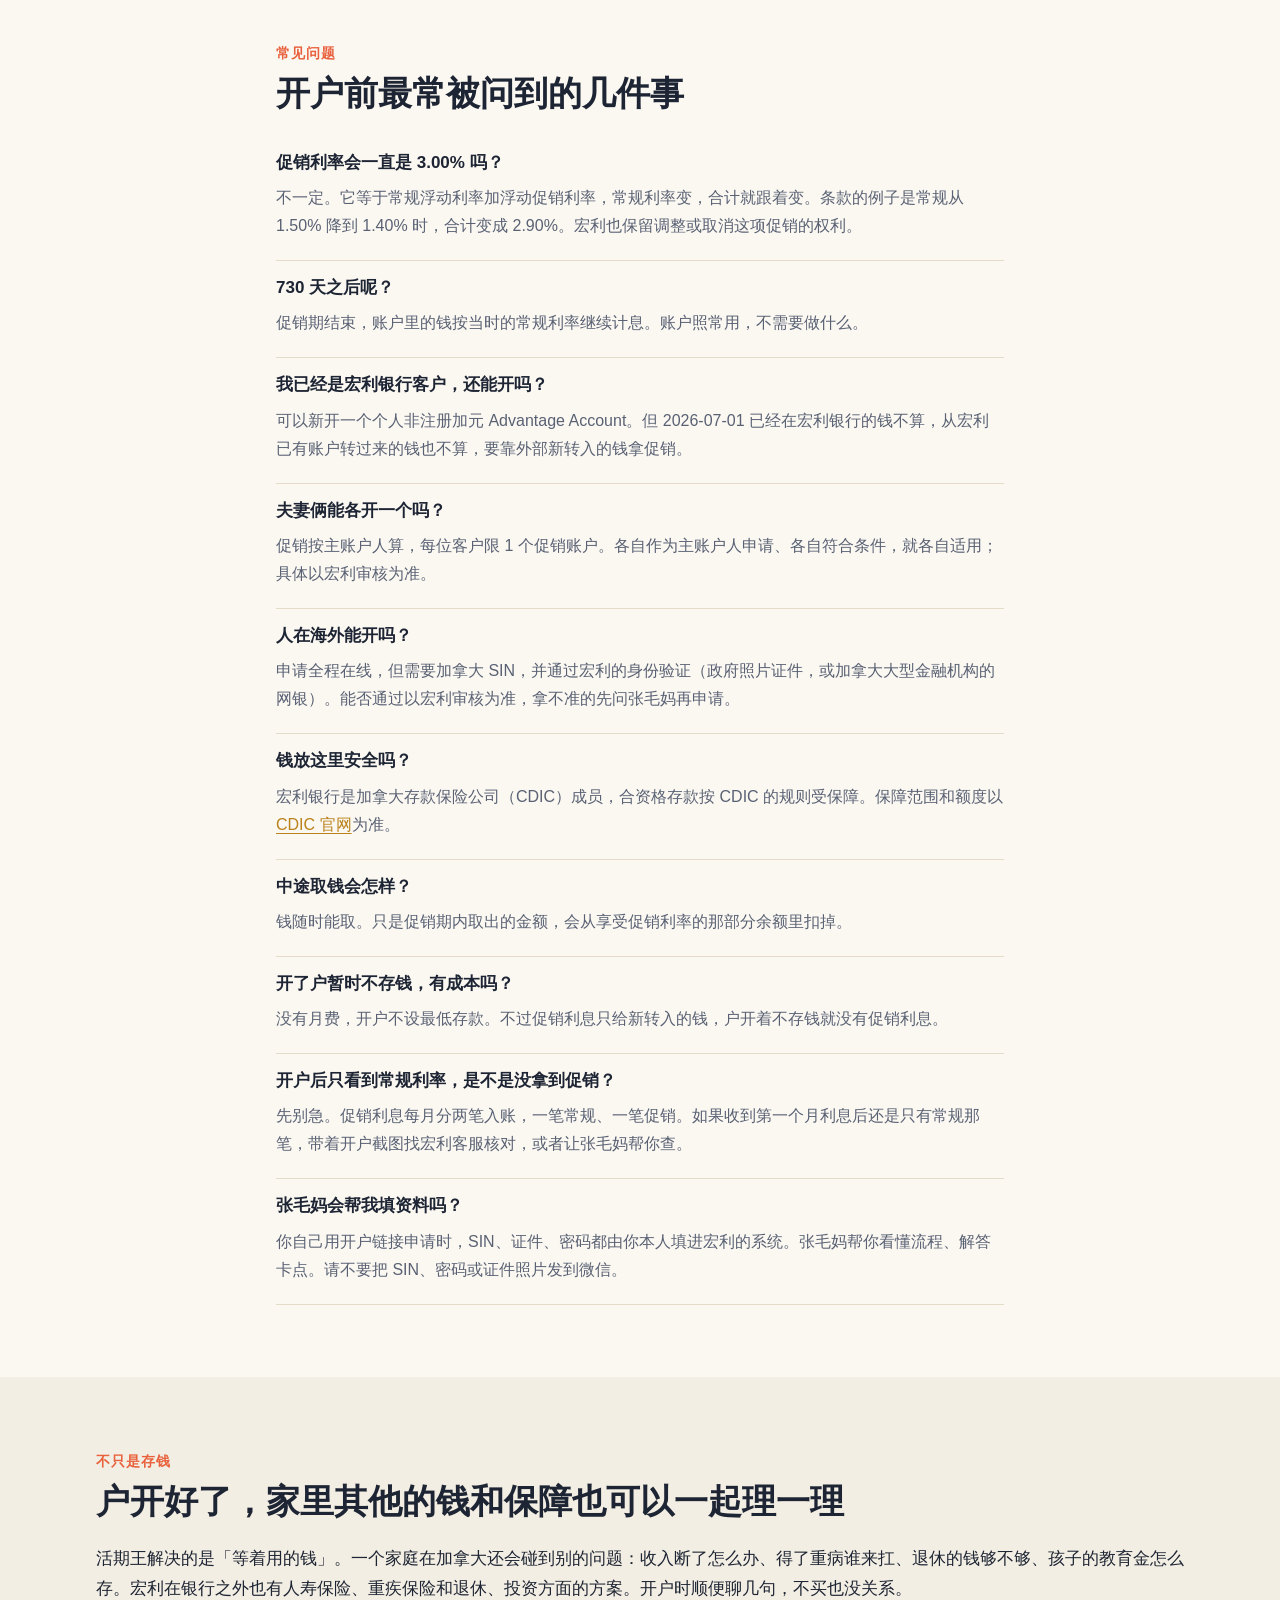
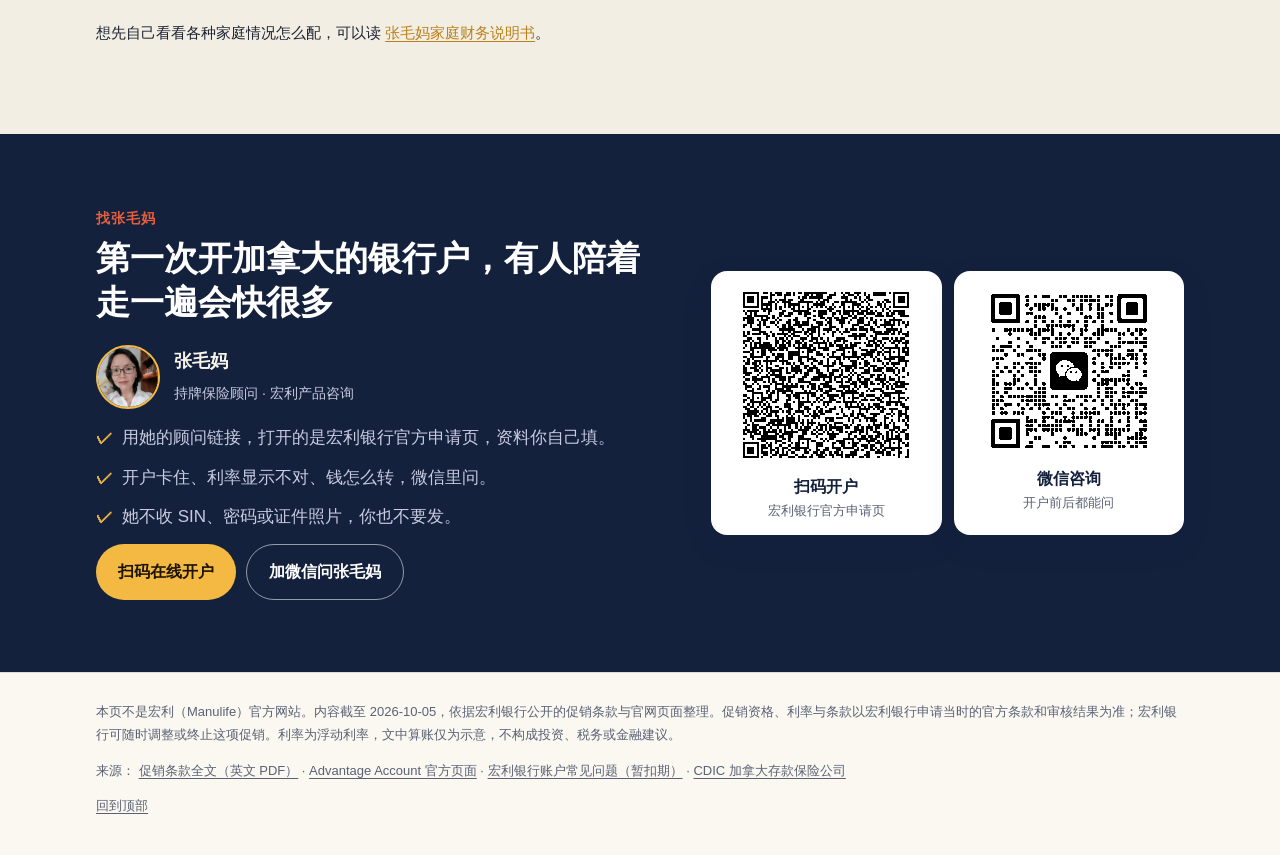
==== commit 3b373ff0: "加音频讲解（2026-10-05 版，约 11 分钟）与文字稿；导航加「听讲解」" ====
--- a/index.html
+++ b/index.html
@@ -59,10 +59,20 @@
 </header>
 
 <nav class="jump" aria-label="页面导航">
-  <a href="#why-now">为什么现在</a><a href="#math">算笔账</a><a href="#rules">规则</a><a href="#honest">新钱怎么算</a><a href="#how">怎么开</a><a href="#money">转钱</a><a href="#faq">常见问题</a><a href="#contact">找张毛妈</a>
+  <a href="#listen">听讲解</a><a href="#why-now">为什么现在</a><a href="#math">算笔账</a><a href="#rules">规则</a><a href="#honest">新钱怎么算</a><a href="#how">怎么开</a><a href="#money">转钱</a><a href="#faq">常见问题</a><a href="#contact">找张毛妈</a>
 </nav>
 
 <main>
+
+<section id="listen" class="sec sec-listen">
+  <div class="wrap">
+    <p class="eyebrow">先听一遍</p>
+    <h2>不想看字，花 11 分钟听两个人把规则讲一遍</h2>
+    <p>截止日、730 天从哪天算、什么钱算新钱、转钱要暂扣几天、人在海外能不能开，都在这段中文对谈里。内容和本页正文出自同一套条款。</p>
+    <audio class="audio-player" controls preload="none" src="audio/advantage-2026-10-05.m4a" aria-label="宏利活期王音频讲解，约 11 分钟"></audio>
+    <p class="audio-meta">AI 生成的中文讲解，依据本页正文与宏利官方条款整理，数字以正文和宏利条款为准。<a href="audio/transcript.html">看文字稿</a> · <a href="audio/advantage-2026-10-05.m4a" download>下载音频</a></p>
+  </div>
+</section>
 
 <section id="why-now" class="sec">
   <div class="wrap">
--- a/assets/site.css
+++ b/assets/site.css
@@ -210,3 +210,10 @@
   .cards.three,.cards.four,.cards.two{grid-template-columns:1fr 1fr}
 }
 .nw{white-space:nowrap}
+
+.sec-listen{padding:32px 0}
+.audio-player{display:block;width:100%;max-width:640px;margin:14px 0 8px;min-height:44px}
+.audio-meta{font-size:14px;color:var(--muted)}
+.transcript{max-width:760px}
+.transcript-h1{font-size:clamp(24px,6vw,34px);font-weight:800;margin:4px 0 14px}
+.transcript p{line-height:1.85}
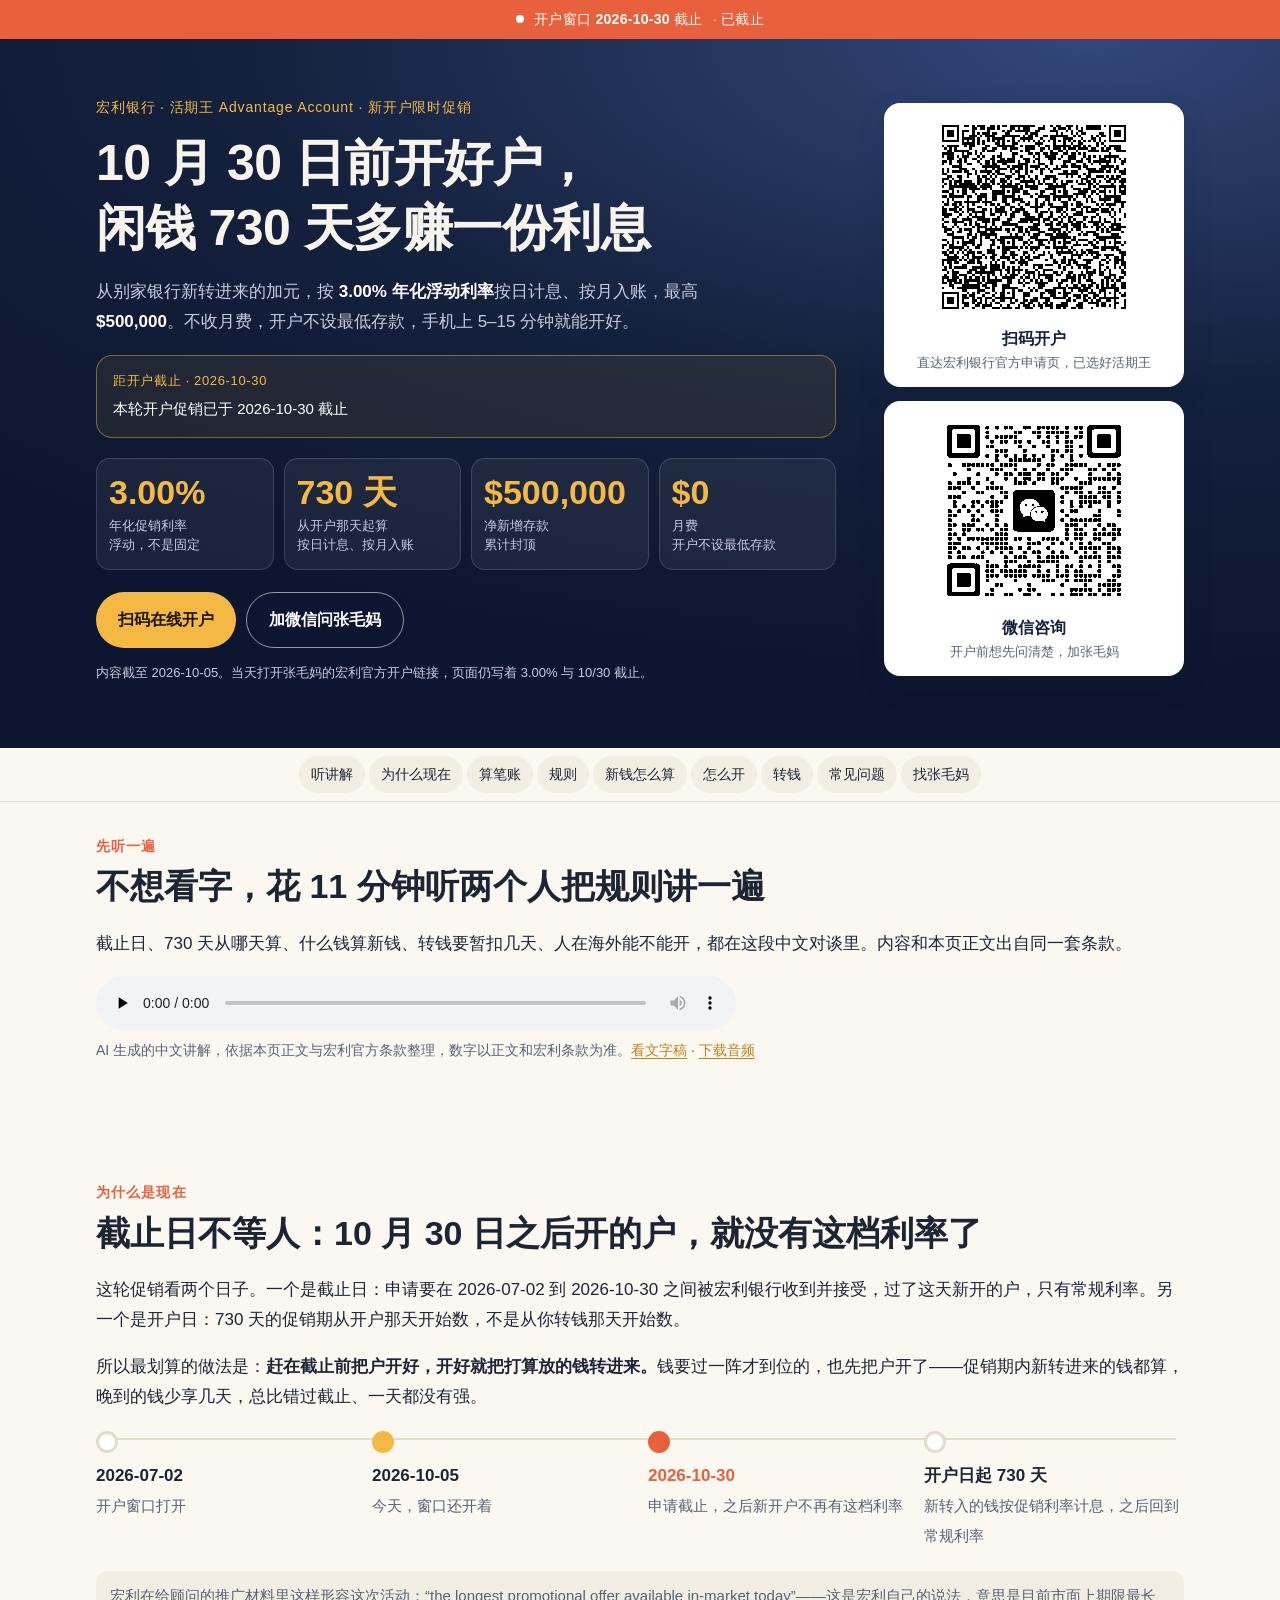
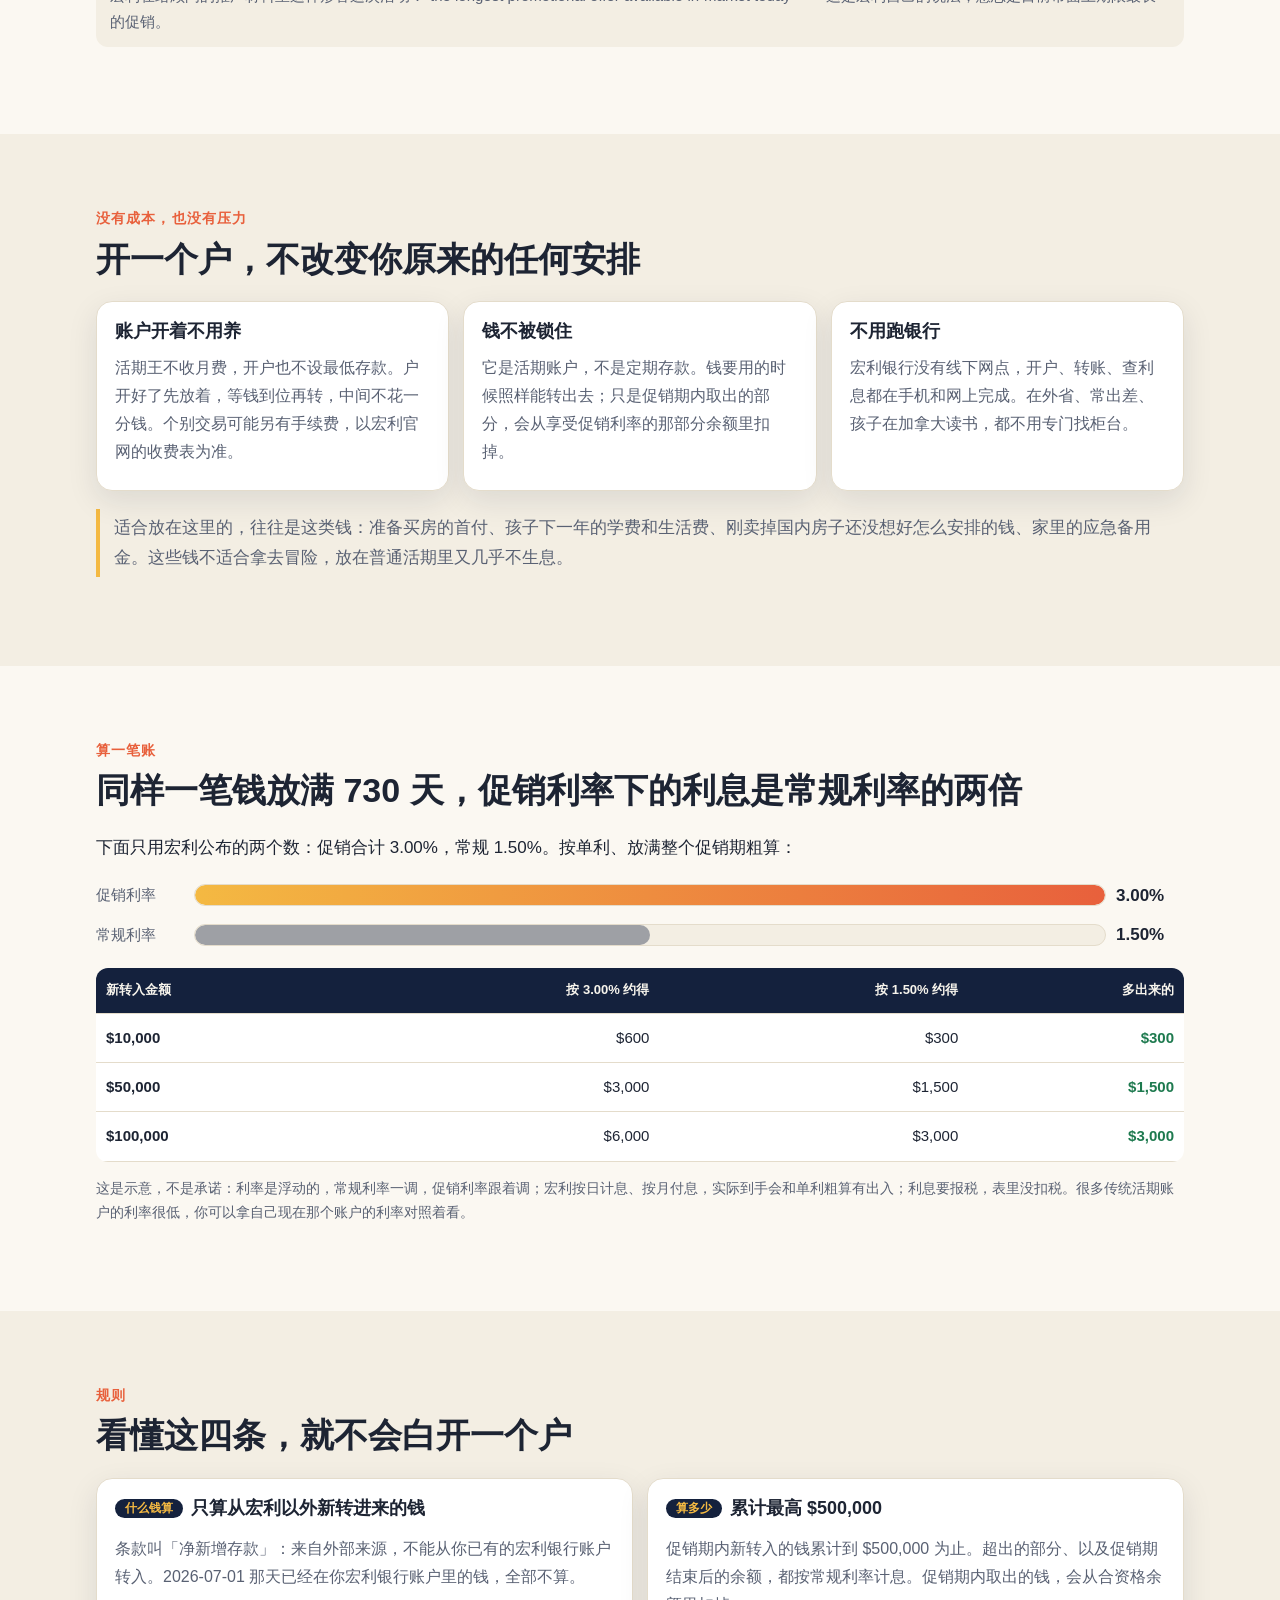
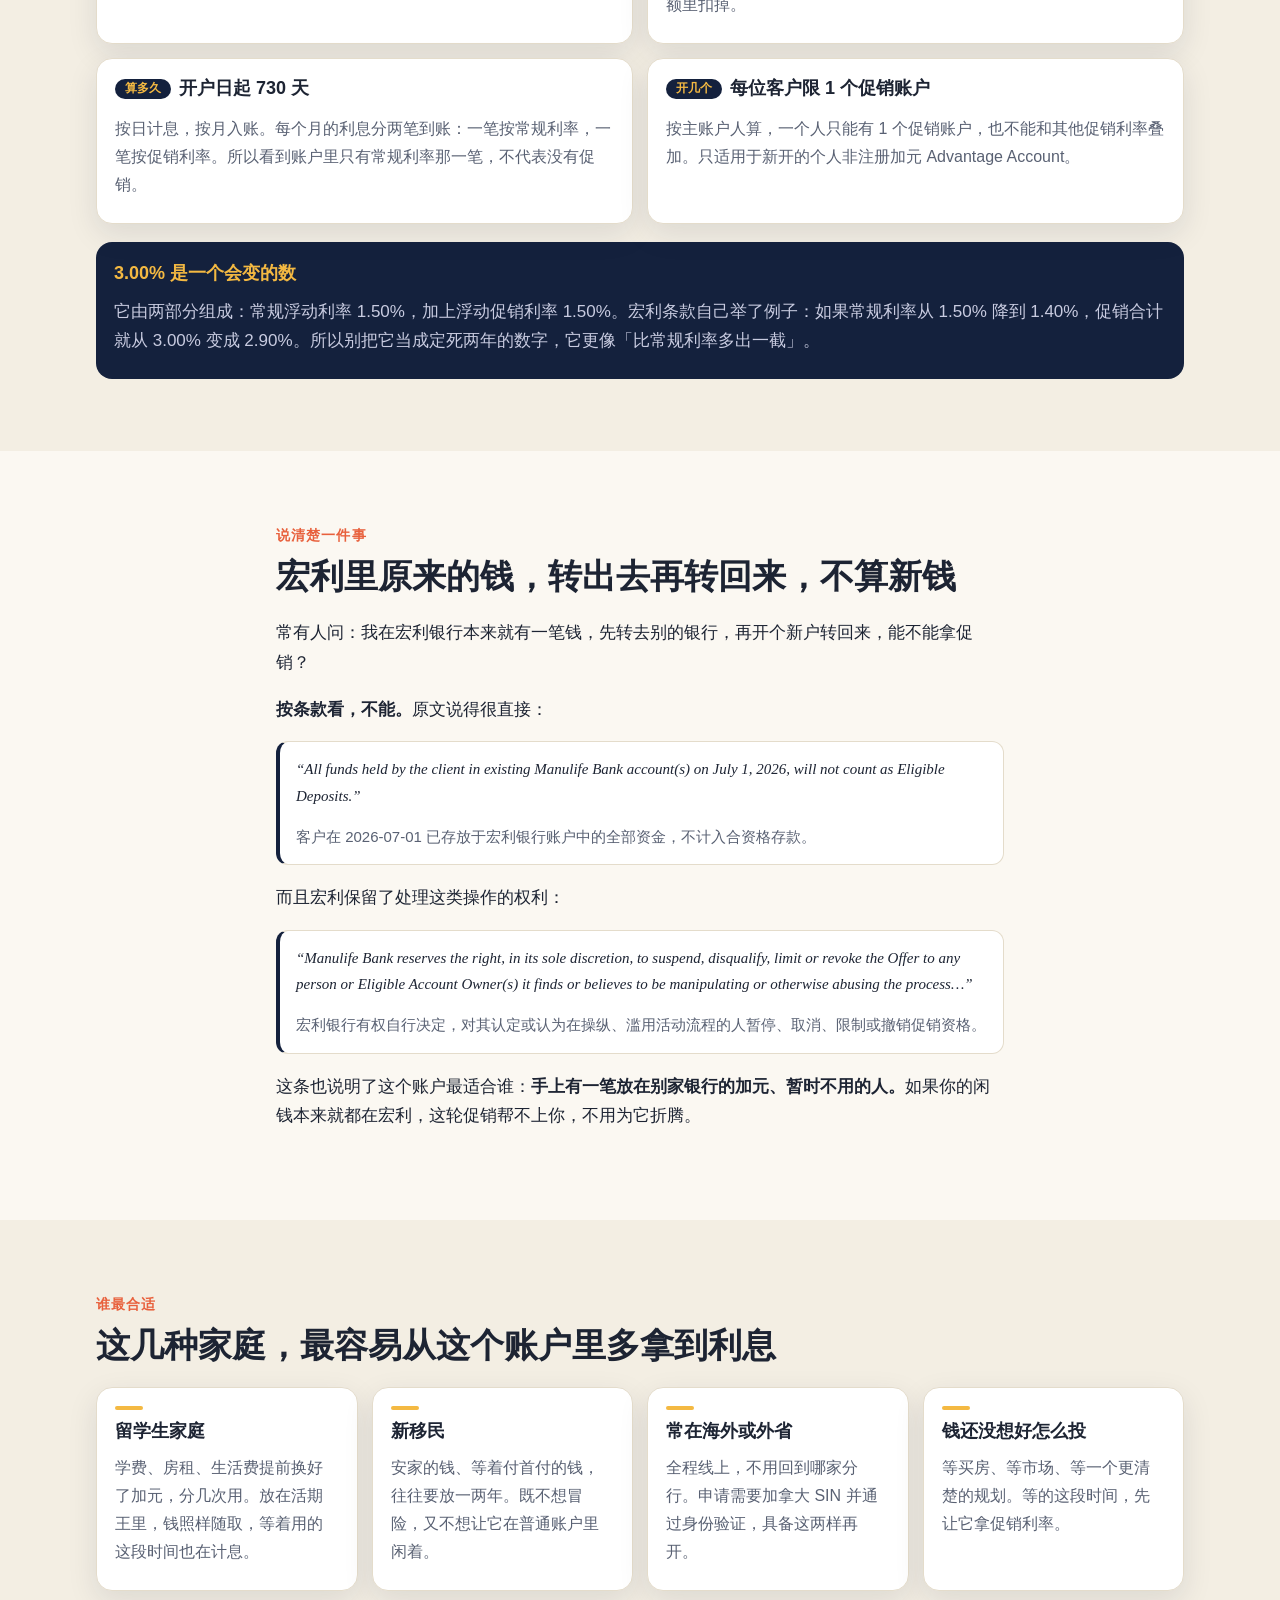
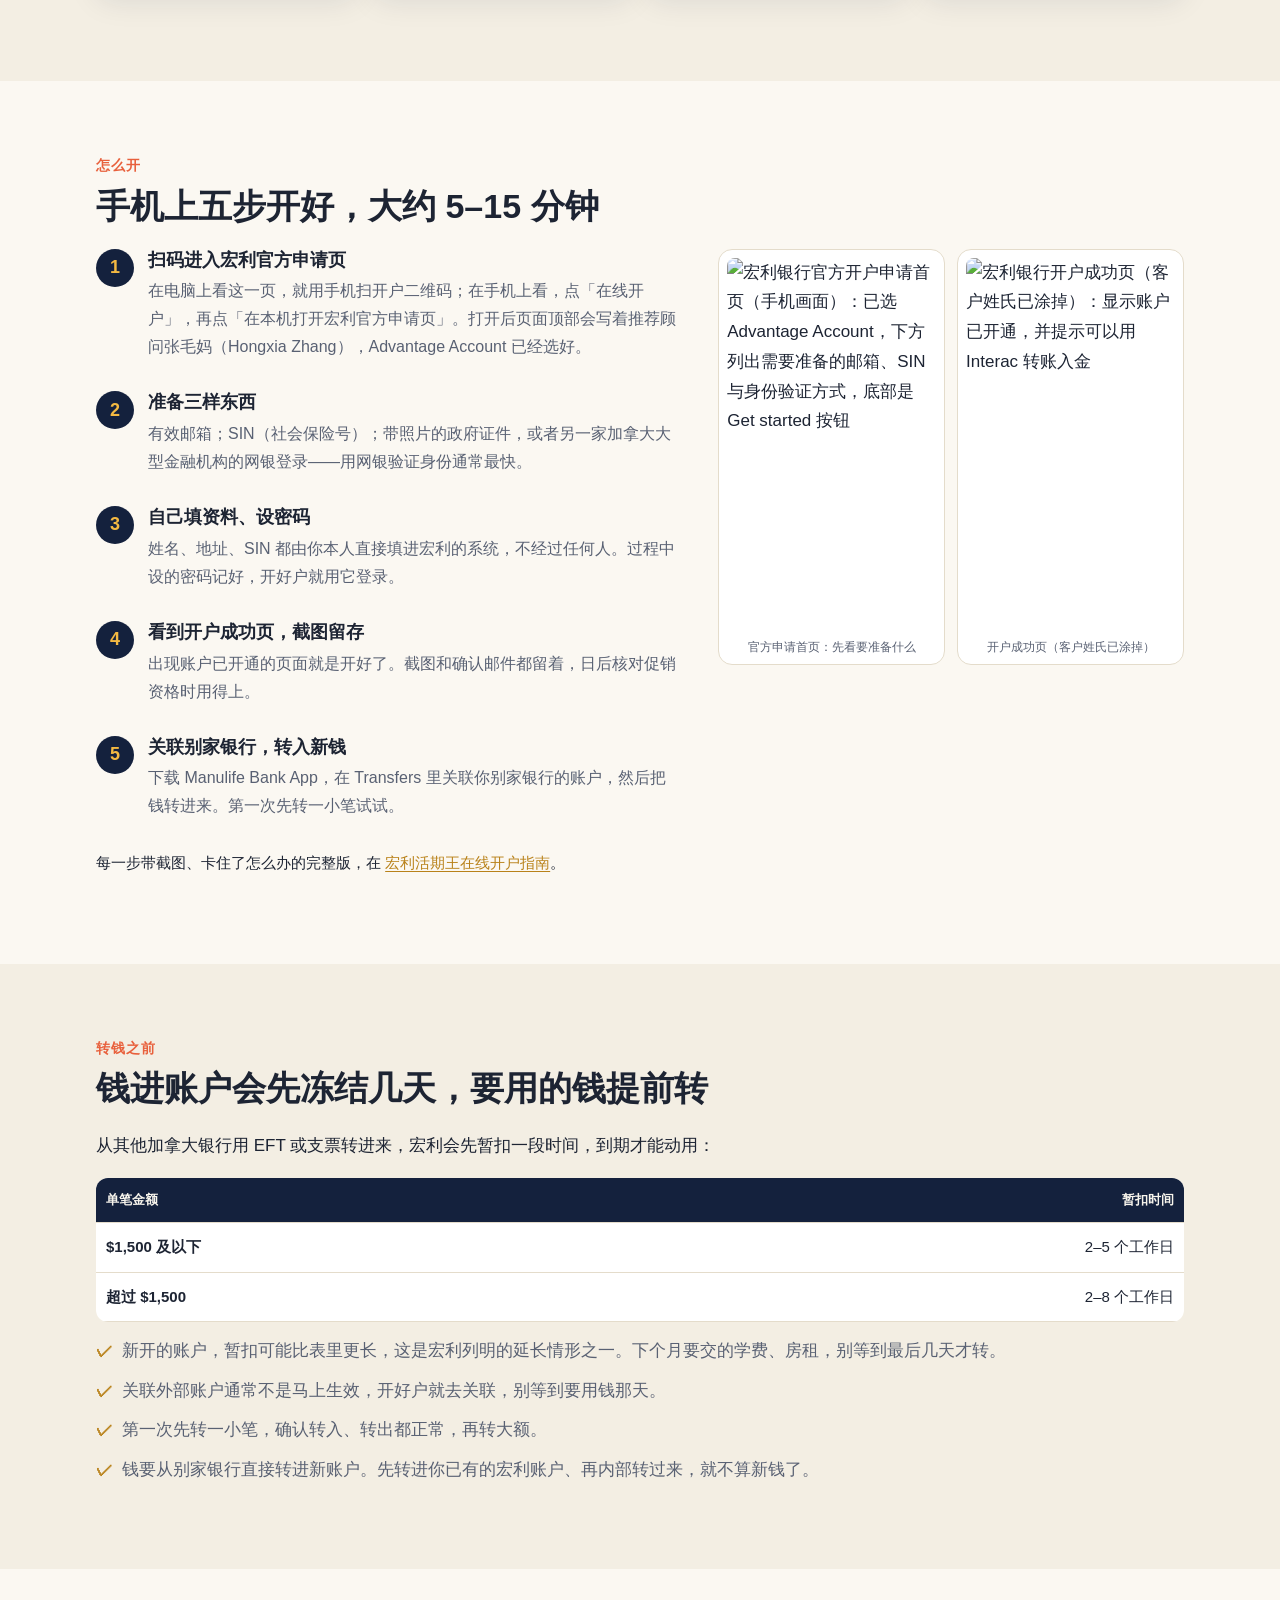
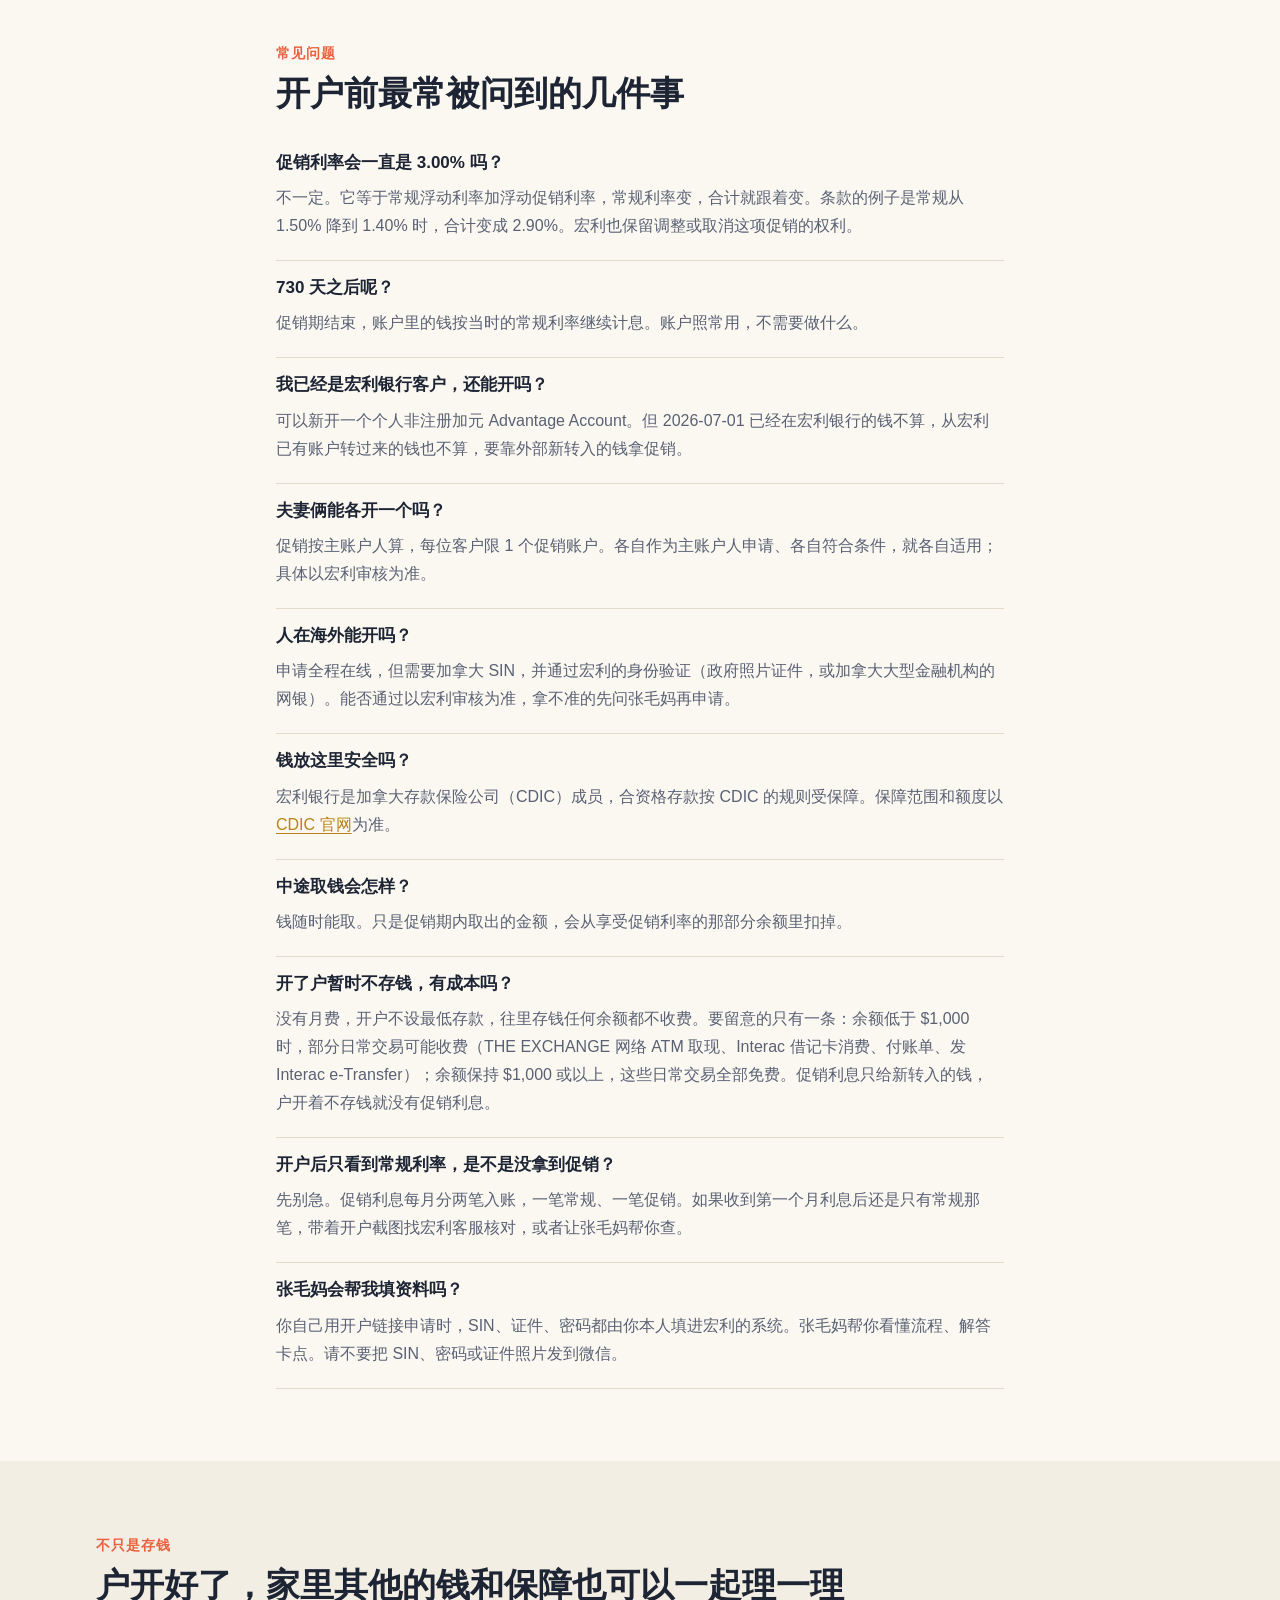
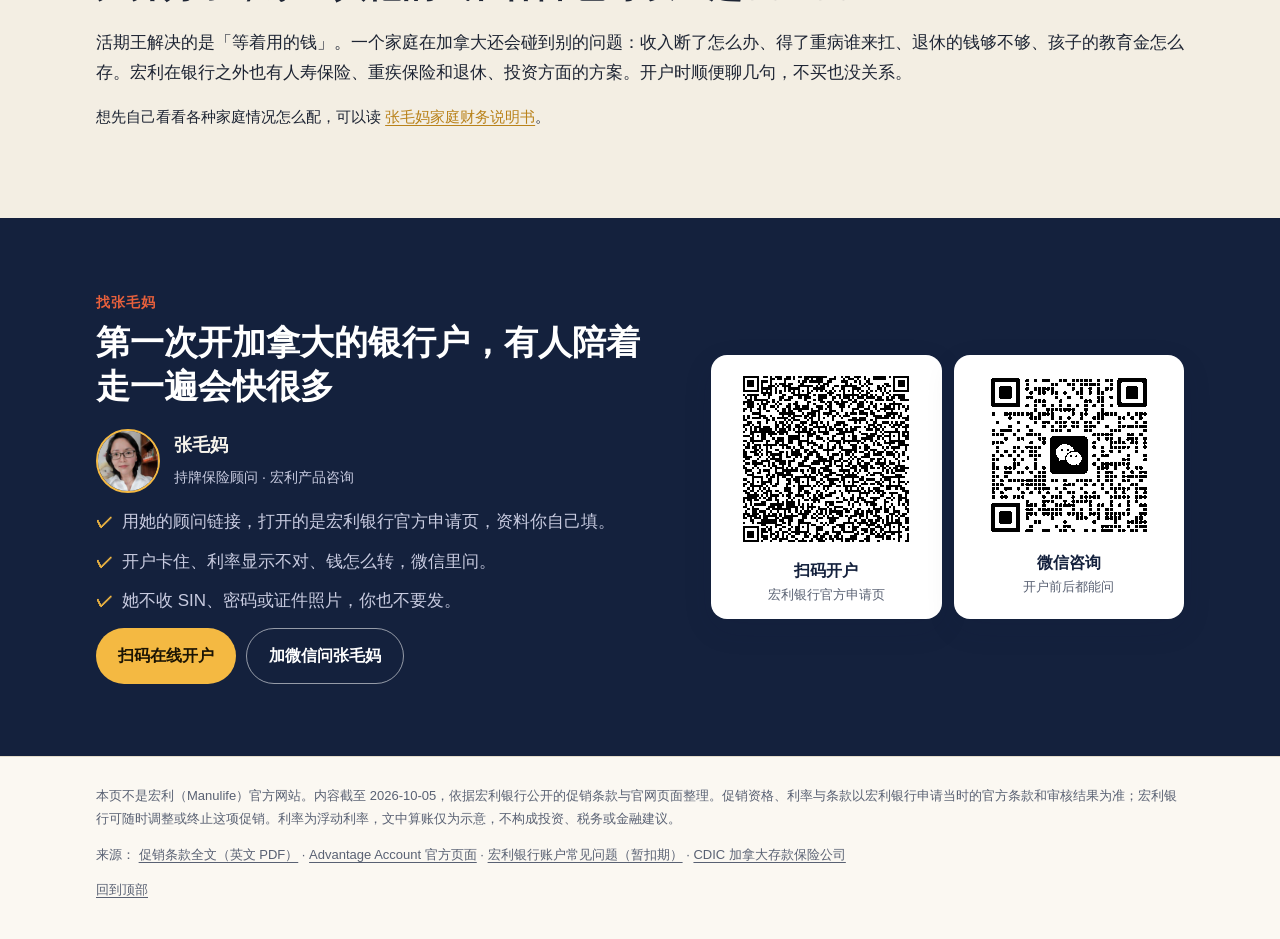
==== commit 251111c8: "10-05：补官方 $1,000 日常交易免费条件；官方产品页换新地址（旧址 404）" ====
--- a/index.html
+++ b/index.html
@@ -255,7 +255,7 @@
       <article><h3>人在海外能开吗？</h3><p>申请全程在线，但需要加拿大 SIN，并通过宏利的身份验证（政府照片证件，或加拿大大型金融机构的网银）。能否通过以宏利审核为准，拿不准的先问张毛妈再申请。</p></article>
       <article><h3>钱放这里安全吗？</h3><p>宏利银行是加拿大存款保险公司（CDIC）成员，合资格存款按 CDIC 的规则受保障。保障范围和额度以 <a href="https://www.cdic.ca/">CDIC 官网</a>为准。</p></article>
       <article><h3>中途取钱会怎样？</h3><p>钱随时能取。只是促销期内取出的金额，会从享受促销利率的那部分余额里扣掉。</p></article>
-      <article><h3>开了户暂时不存钱，有成本吗？</h3><p>没有月费，开户不设最低存款。不过促销利息只给新转入的钱，户开着不存钱就没有促销利息。</p></article>
+      <article><h3>开了户暂时不存钱，有成本吗？</h3><p>没有月费，开户不设最低存款，往里存钱任何余额都不收费。要留意的只有一条：余额低于 $1,000 时，部分日常交易可能收费（THE EXCHANGE 网络 ATM 取现、Interac 借记卡消费、付账单、发 Interac e-Transfer）；余额保持 $1,000 或以上，这些日常交易全部免费。促销利息只给新转入的钱，户开着不存钱就没有促销利息。</p></article>
       <article><h3>开户后只看到常规利率，是不是没拿到促销？</h3><p>先别急。促销利息每月分两笔入账，一笔常规、一笔促销。如果收到第一个月利息后还是只有常规那笔，带着开户截图找宏利客服核对，或者让张毛妈帮你查。</p></article>
       <article><h3>张毛妈会帮我填资料吗？</h3><p>你自己用开户链接申请时，SIN、证件、密码都由你本人填进宏利的系统。张毛妈帮你看懂流程、解答卡点。请不要把 SIN、密码或证件照片发到微信。</p></article>
     </div>
@@ -304,7 +304,7 @@
     <p>本页不是宏利（Manulife）官方网站。内容<span class="nw">截至 2026-10-05</span>，依据宏利银行公开的促销条款与官网页面整理。促销资格、利率与条款以宏利银行申请当时的官方条款和审核结果为准；宏利银行可随时调整或终止这项促销。利率为浮动利率，文中算账仅为示意，不构成投资、税务或金融建议。</p>
     <p class="sources">来源：
       <a href="https://advisor.manulife.ca/content/dam/manulife-advisor-portal/documents/en/marketing-materials/bank/advantage-account/updf/bank-advantage-account-terms-conditions-tc045e.pdf">促销条款全文（英文 PDF）</a> ·
-      <a href="https://www.manulifebank.ca/personal-banking/everyday-banking/bank-accounts/advantage-account.html">Advantage Account 官方页面</a> ·
+      <a href="https://www.manulifebank.ca/personal-banking/bank-accounts/high-interest-chequing-savings-account.html">Advantage Account 官方页面</a> ·
       <a href="https://www.manulifebank.ca/personal-banking/bank-accounts/faq.html">宏利银行账户常见问题（暂扣期）</a> ·
       <a href="https://www.cdic.ca/">CDIC 加拿大存款保险公司</a>
     </p>
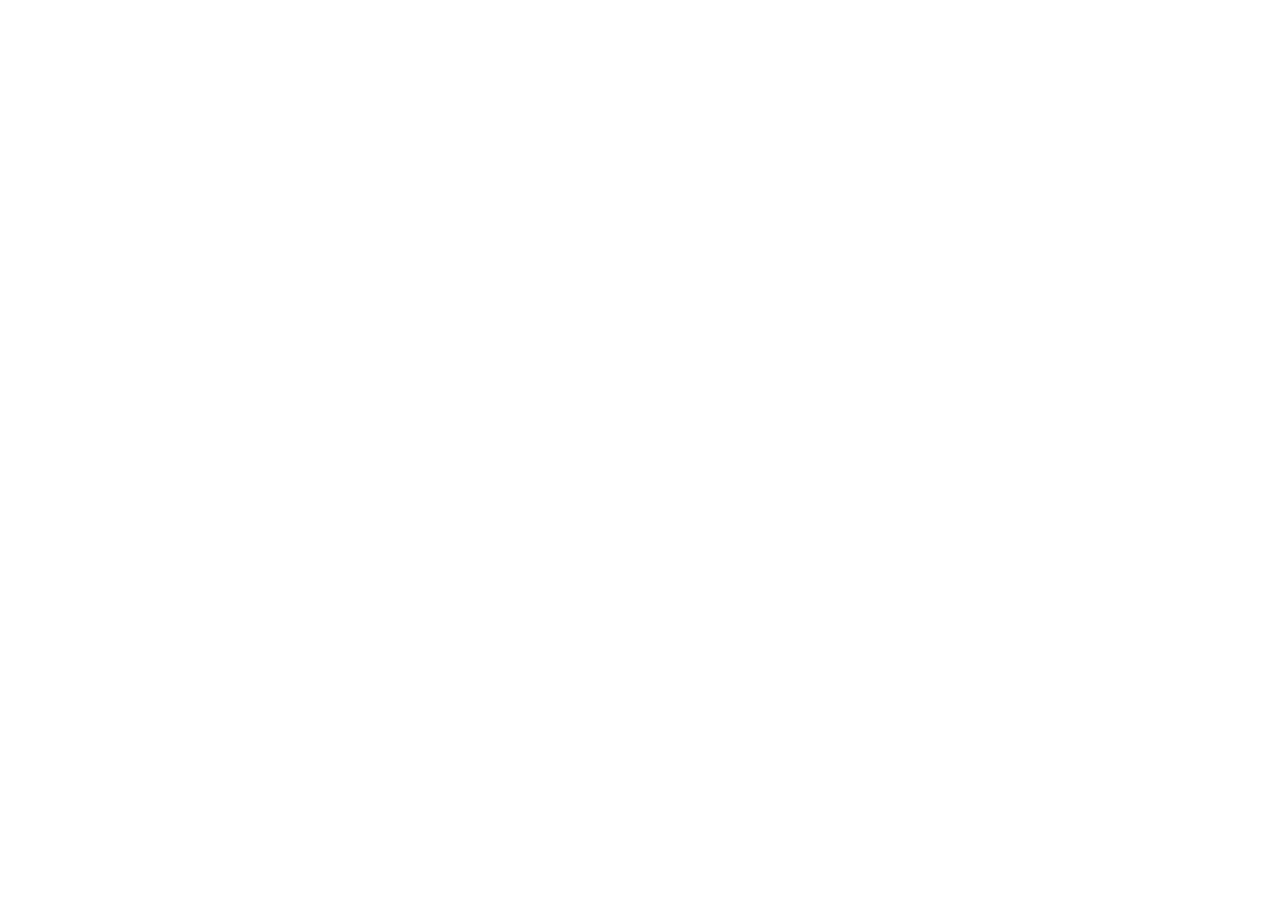
==== commit 228ab2c6: "旧址改跳转：站点迁到 veryvisa.github.io/manulife-advantage-account/（音频文件保留，旧链接不断）" ====
--- a/index.html
+++ b/index.html
@@ -1,339 +1,11 @@
 <!doctype html>
-<html lang="zh-CN">
-<head>
-<meta charset="utf-8">
-<meta name="viewport" content="width=device-width, initial-scale=1, viewport-fit=cover">
-<title>宏利活期王限时开户：3.00% 浮动利率 · 10 月 30 日截止</title>
-<meta name="description" content="宏利银行活期王 Advantage Account 新开户促销：外部新转入的加元按 3.00% 年化浮动利率计息，从开户日起 730 天，最高 $500,000，无月费，2026-10-30 截止。张毛妈协助在线开户。">
-<meta name="theme-color" content="#14213d">
-<meta property="og:title" content="宏利活期王限时开户：10 月 30 日截止">
-<meta property="og:description" content="3.00% 年化浮动 · 从开户日起 730 天 · 最高 $500,000 · $0 月费。手机在线开户，张毛妈协助。">
-<link rel="icon" href="assets/favicon.svg" type="image/svg+xml">
-<link rel="stylesheet" href="assets/site.css">
-</head>
-<body>
-
-<div class="topbar" role="note">
-  <span class="topbar-dot" aria-hidden="true"></span>
-  <span>开户窗口 <b>2026-10-30</b> 截止</span>
-  <span class="topbar-left" data-countdown="short"></span>
-</div>
-
-<header class="hero" id="top">
-  <div class="wrap hero-grid">
-    <div class="hero-copy">
-      <p class="kicker">宏利银行 · 活期王 Advantage Account · 新开户限时促销</p>
-      <h1>10 月 30 日前开好户，<br>闲钱 730 天多赚一份利息</h1>
-      <p class="lead">从别家银行新转进来的加元，按 <b>3.00% 年化浮动利率</b>按日计息、按月入账，最高 <b>$500,000</b>。不收月费，开户不设最低存款，手机上 5–15 分钟就能开好。</p>
-
-      <div class="countdown" aria-live="polite">
-        <div class="cd-label">距开户截止 · 2026-10-30</div>
-        <div class="cd-clock" data-countdown="full"><span class="cd-fallback">申请须在 10 月 30 日前被宏利银行收到并接受</span></div>
-      </div>
-
-      <ul class="stats">
-        <li><b>3.00%</b><span>年化促销利率<br>浮动，不是固定</span></li>
-        <li><b>730 天</b><span>从开户那天起算<br>按日计息、按月入账</span></li>
-        <li><b>$500,000</b><span>净新增存款<br>累计封顶</span></li>
-        <li><b>$0</b><span>月费<br>开户不设最低存款</span></li>
-      </ul>
-
-      <div class="cta-row">
-        <button class="btn btn-primary" type="button" data-open="dlg-open">扫码在线开户</button>
-        <button class="btn btn-ghost" type="button" data-open="dlg-wechat">加微信问张毛妈</button>
-      </div>
-      <p class="asof">内容截至 2026-10-05。当天打开张毛妈的宏利官方开户链接，页面仍写着 3.00% 与 10/30 截止。</p>
-    </div>
-
-    <aside class="qr-panel" aria-label="开户与咨询二维码">
-      <figure class="qr-card">
-        <img src="assets/qr-open.png" alt="张毛妈的宏利银行官方开户二维码：扫码直达 Advantage Account 申请页" width="790" height="790" data-qr="open">
-        <figcaption><b>扫码开户</b><span>直达宏利银行官方申请页，已选好活期王</span></figcaption>
-      </figure>
-      <figure class="qr-card">
-        <img src="assets/qr-wechat.png" alt="张毛妈的微信二维码" width="460" height="440" data-qr="wechat">
-        <figcaption><b>微信咨询</b><span>开户前想先问清楚，加张毛妈</span></figcaption>
-      </figure>
-    </aside>
-  </div>
-</header>
-
-<nav class="jump" aria-label="页面导航">
-  <a href="#listen">听讲解</a><a href="#why-now">为什么现在</a><a href="#math">算笔账</a><a href="#rules">规则</a><a href="#honest">新钱怎么算</a><a href="#how">怎么开</a><a href="#money">转钱</a><a href="#faq">常见问题</a><a href="#contact">找张毛妈</a>
-</nav>
-
-<main>
-
-<section id="listen" class="sec sec-listen">
-  <div class="wrap">
-    <p class="eyebrow">先听一遍</p>
-    <h2>不想看字，花 11 分钟听两个人把规则讲一遍</h2>
-    <p>截止日、730 天从哪天算、什么钱算新钱、转钱要暂扣几天、人在海外能不能开，都在这段中文对谈里。内容和本页正文出自同一套条款。</p>
-    <audio class="audio-player" controls preload="none" src="audio/advantage-2026-10-05.m4a" aria-label="宏利活期王音频讲解，约 11 分钟"></audio>
-    <p class="audio-meta">AI 生成的中文讲解，依据本页正文与宏利官方条款整理，数字以正文和宏利条款为准。<a href="audio/transcript.html">看文字稿</a> · <a href="audio/advantage-2026-10-05.m4a" download>下载音频</a></p>
-  </div>
-</section>
-
-<section id="why-now" class="sec">
-  <div class="wrap">
-    <p class="eyebrow">为什么是现在</p>
-    <h2>截止日不等人：10 月 30 日之后开的户，就没有这档利率了</h2>
-    <p>这轮促销看两个日子。一个是截止日：申请要在 2026-07-02 到 2026-10-30 之间被宏利银行收到并接受，过了这天新开的户，只有常规利率。另一个是开户日：730 天的促销期从开户那天开始数，不是从你转钱那天开始数。</p>
-    <p>所以最划算的做法是：<b>赶在截止前把户开好，开好就把打算放的钱转进来。</b>钱要过一阵才到位的，也先把户开了——促销期内新转进来的钱都算，晚到的钱少享几天，总比错过截止、一天都没有强。</p>
-
-    <ol class="timeline" aria-label="时间线">
-      <li><span class="tl-date">2026-07-02</span><span class="tl-text">开户窗口打开</span></li>
-      <li class="is-now"><span class="tl-date">2026-10-05</span><span class="tl-text">今天，窗口还开着</span></li>
-      <li class="is-end"><span class="tl-date">2026-10-30</span><span class="tl-text">申请截止，之后新开户不再有这档利率</span></li>
-      <li><span class="tl-date">开户日起 730 天</span><span class="tl-text">新转入的钱按促销利率计息，之后回到常规利率</span></li>
-    </ol>
-    <p class="quote-official">宏利在给顾问的推广材料里这样形容这次活动：<span lang="en">“the longest promotional offer available in-market today”</span>——这是宏利自己的说法，意思是目前市面上期限最长的促销。</p>
-  </div>
-</section>
-
-<section id="no-cost" class="sec sec-tint">
-  <div class="wrap">
-    <p class="eyebrow">没有成本，也没有压力</p>
-    <h2>开一个户，不改变你原来的任何安排</h2>
-    <div class="cards three">
-      <article class="card">
-        <h3>账户开着不用养</h3>
-        <p>活期王不收月费，开户也不设最低存款。户开好了先放着，等钱到位再转，中间不花一分钱。个别交易可能另有手续费，以宏利官网的收费表为准。</p>
-      </article>
-      <article class="card">
-        <h3>钱不被锁住</h3>
-        <p>它是活期账户，不是定期存款。钱要用的时候照样能转出去；只是促销期内取出的部分，会从享受促销利率的那部分余额里扣掉。</p>
-      </article>
-      <article class="card">
-        <h3>不用跑银行</h3>
-        <p>宏利银行没有线下网点，开户、转账、查利息都在手机和网上完成。在外省、常出差、孩子在加拿大读书，都不用专门找柜台。</p>
-      </article>
-    </div>
-    <p class="note">适合放在这里的，往往是这类钱：准备买房的首付、孩子下一年的学费和生活费、刚卖掉国内房子还没想好怎么安排的钱、家里的应急备用金。这些钱不适合拿去冒险，放在普通活期里又几乎不生息。</p>
-  </div>
-</section>
-
-<section id="math" class="sec">
-  <div class="wrap">
-    <p class="eyebrow">算一笔账</p>
-    <h2>同样一笔钱放满 730 天，促销利率下的利息是常规利率的两倍</h2>
-    <p>下面只用宏利公布的两个数：促销合计 3.00%，常规 1.50%。按单利、放满整个促销期粗算：</p>
-
-    <div class="bars" role="img" aria-label="利率对比：促销 3.00%，常规 1.50%">
-      <div class="bar-row"><span class="bar-name">促销利率</span><span class="bar"><i style="width:100%"></i></span><b>3.00%</b></div>
-      <div class="bar-row"><span class="bar-name">常规利率</span><span class="bar bar-muted"><i style="width:50%"></i></span><b>1.50%</b></div>
-    </div>
-
-    <div class="table-wrap">
-      <table class="calc">
-        <thead><tr><th scope="col">新转入金额</th><th scope="col">按 3.00% 约得</th><th scope="col">按 1.50% 约得</th><th scope="col">多出来的</th></tr></thead>
-        <tbody>
-          <tr><th scope="row">$10,000</th><td>$600</td><td>$300</td><td class="gain">$300</td></tr>
-          <tr><th scope="row">$50,000</th><td>$3,000</td><td>$1,500</td><td class="gain">$1,500</td></tr>
-          <tr><th scope="row">$100,000</th><td>$6,000</td><td>$3,000</td><td class="gain">$3,000</td></tr>
-        </tbody>
-      </table>
-    </div>
-    <p class="fine">这是示意，不是承诺：利率是浮动的，常规利率一调，促销利率跟着调；宏利按日计息、按月付息，实际到手会和单利粗算有出入；利息要报税，表里没扣税。很多传统活期账户的利率很低，你可以拿自己现在那个账户的利率对照着看。</p>
-  </div>
-</section>
-
-<section id="rules" class="sec sec-tint">
-  <div class="wrap">
-    <p class="eyebrow">规则</p>
-    <h2>看懂这四条，就不会白开一个户</h2>
-    <div class="cards two">
-      <article class="card rule">
-        <h3><span class="tag">什么钱算</span>只算从宏利以外新转进来的钱</h3>
-        <p>条款叫「净新增存款」：来自外部来源，不能从你已有的宏利银行账户转入。2026-07-01 那天已经在你宏利银行账户里的钱，全部不算。</p>
-      </article>
-      <article class="card rule">
-        <h3><span class="tag">算多少</span>累计最高 $500,000</h3>
-        <p>促销期内新转入的钱累计到 $500,000 为止。超出的部分、以及促销期结束后的余额，都按常规利率计息。促销期内取出的钱，会从合资格余额里扣掉。</p>
-      </article>
-      <article class="card rule">
-        <h3><span class="tag">算多久</span>开户日起 730 天</h3>
-        <p>按日计息，按月入账。每个月的利息分两笔到账：一笔按常规利率，一笔按促销利率。所以看到账户里只有常规利率那一笔，不代表没有促销。</p>
-      </article>
-      <article class="card rule">
-        <h3><span class="tag">开几个</span>每位客户限 1 个促销账户</h3>
-        <p>按主账户人算，一个人只能有 1 个促销账户，也不能和其他促销利率叠加。只适用于新开的个人非注册加元 Advantage Account。</p>
-      </article>
-    </div>
-    <div class="callout">
-      <h3>3.00% 是一个会变的数</h3>
-      <p>它由两部分组成：常规浮动利率 1.50%，加上浮动促销利率 1.50%。宏利条款自己举了例子：如果常规利率从 1.50% 降到 1.40%，促销合计就从 3.00% 变成 2.90%。所以别把它当成定死两年的数字，它更像「比常规利率多出一截」。</p>
-    </div>
-  </div>
-</section>
-
-<section id="honest" class="sec">
-  <div class="wrap narrow">
-    <p class="eyebrow">说清楚一件事</p>
-    <h2>宏利里原来的钱，转出去再转回来，不算新钱</h2>
-    <p>常有人问：我在宏利银行本来就有一笔钱，先转去别的银行，再开个新户转回来，能不能拿促销？</p>
-    <p><b>按条款看，不能。</b>原文说得很直接：</p>
-    <blockquote>
-      <p lang="en">“All funds held by the client in existing Manulife Bank account(s) on July 1, 2026, will not count as Eligible Deposits.”</p>
-      <p class="zh">客户在 2026-07-01 已存放于宏利银行账户中的全部资金，不计入合资格存款。</p>
-    </blockquote>
-    <p>而且宏利保留了处理这类操作的权利：</p>
-    <blockquote>
-      <p lang="en">“Manulife Bank reserves the right, in its sole discretion, to suspend, disqualify, limit or revoke the Offer to any person or Eligible Account Owner(s) it finds or believes to be manipulating or otherwise abusing the process…”</p>
-      <p class="zh">宏利银行有权自行决定，对其认定或认为在操纵、滥用活动流程的人暂停、取消、限制或撤销促销资格。</p>
-    </blockquote>
-    <p>这条也说明了这个账户最适合谁：<b>手上有一笔放在别家银行的加元、暂时不用的人。</b>如果你的闲钱本来就都在宏利，这轮促销帮不上你，不用为它折腾。</p>
-  </div>
-</section>
-
-<section id="who" class="sec sec-tint">
-  <div class="wrap">
-    <p class="eyebrow">谁最合适</p>
-    <h2>这几种家庭，最容易从这个账户里多拿到利息</h2>
-    <div class="cards four">
-      <article class="card who"><h3>留学生家庭</h3><p>学费、房租、生活费提前换好了加元，分几次用。放在活期王里，钱照样随取，等着用的这段时间也在计息。</p></article>
-      <article class="card who"><h3>新移民</h3><p>安家的钱、等着付首付的钱，往往要放一两年。既不想冒险，又不想让它在普通账户里闲着。</p></article>
-      <article class="card who"><h3>常在海外或外省</h3><p>全程线上，不用回到哪家分行。申请需要加拿大 SIN 并通过身份验证，具备这两样再开。</p></article>
-      <article class="card who"><h3>钱还没想好怎么投</h3><p>等买房、等市场、等一个更清楚的规划。等的这段时间，先让它拿促销利率。</p></article>
-    </div>
-  </div>
-</section>
-
-<section id="how" class="sec">
-  <div class="wrap">
-    <p class="eyebrow">怎么开</p>
-    <h2>手机上五步开好，大约 5–15 分钟</h2>
-    <div class="how-grid">
-      <ol class="steps">
-        <li><h3>扫码进入宏利官方申请页</h3><p>在电脑上看这一页，就用手机扫开户二维码；在手机上看，点「在线开户」，再点「在本机打开宏利官方申请页」。打开后页面顶部会写着推荐顾问张毛妈（Hongxia Zhang），Advantage Account 已经选好。</p></li>
-        <li><h3>准备三样东西</h3><p>有效邮箱；SIN（社会保险号）；带照片的政府证件，或者另一家加拿大大型金融机构的网银登录——用网银验证身份通常最快。</p></li>
-        <li><h3>自己填资料、设密码</h3><p>姓名、地址、SIN 都由你本人直接填进宏利的系统，不经过任何人。过程中设的密码记好，开好户就用它登录。</p></li>
-        <li><h3>看到开户成功页，截图留存</h3><p>出现账户已开通的页面就是开好了。截图和确认邮件都留着，日后核对促销资格时用得上。</p></li>
-        <li><h3>关联别家银行，转入新钱</h3><p>下载 Manulife Bank App，在 Transfers 里关联你别家银行的账户，然后把钱转进来。第一次先转一小笔试试。</p></li>
-      </ol>
-      <div class="shots">
-        <figure><img src="https://veryvisa.github.io/biz-assets/manulife-onboarding/80a94058.webp" alt="宏利银行官方开户申请首页（手机画面）：已选 Advantage Account，下方列出需要准备的邮箱、SIN 与身份验证方式，底部是 Get started 按钮" decoding="async" width="390" height="844"><figcaption>官方申请首页：先看要准备什么</figcaption></figure>
-        <figure><img src="https://veryvisa.github.io/biz-assets/manulife-onboarding/45822714.webp" alt="宏利银行开户成功页（客户姓氏已涂掉）：显示账户已开通，并提示可以用 Interac 转账入金" decoding="async" width="390" height="844"><figcaption>开户成功页（客户姓氏已涂掉）</figcaption></figure>
-      </div>
-    </div>
-    <p class="more">每一步带截图、卡住了怎么办的完整版，在 <a href="https://veryvisa.github.io/manulife-site/visuals/opening/">宏利活期王在线开户指南</a>。</p>
-  </div>
-</section>
-
-<section id="money" class="sec sec-tint">
-  <div class="wrap">
-    <p class="eyebrow">转钱之前</p>
-    <h2>钱进账户会先冻结几天，要用的钱提前转</h2>
-    <p>从其他加拿大银行用 EFT 或支票转进来，宏利会先暂扣一段时间，到期才能动用：</p>
-    <div class="table-wrap">
-      <table class="holds">
-        <thead><tr><th scope="col">单笔金额</th><th scope="col">暂扣时间</th></tr></thead>
-        <tbody>
-          <tr><th scope="row">$1,500 及以下</th><td>2–5 个工作日</td></tr>
-          <tr><th scope="row">超过 $1,500</th><td>2–8 个工作日</td></tr>
-        </tbody>
-      </table>
-    </div>
-    <ul class="ticks">
-      <li>新开的账户，暂扣可能比表里更长，这是宏利列明的延长情形之一。下个月要交的学费、房租，别等到最后几天才转。</li>
-      <li>关联外部账户通常不是马上生效，开好户就去关联，别等到要用钱那天。</li>
-      <li>第一次先转一小笔，确认转入、转出都正常，再转大额。</li>
-      <li>钱要从别家银行直接转进新账户。先转进你已有的宏利账户、再内部转过来，就不算新钱了。</li>
-    </ul>
-  </div>
-</section>
-
-<section id="faq" class="sec">
-  <div class="wrap narrow">
-    <p class="eyebrow">常见问题</p>
-    <h2>开户前最常被问到的几件事</h2>
-    <div class="faq">
-      <article><h3>促销利率会一直是 3.00% 吗？</h3><p>不一定。它等于常规浮动利率加浮动促销利率，常规利率变，合计就跟着变。条款的例子是常规从 1.50% 降到 1.40% 时，合计变成 2.90%。宏利也保留调整或取消这项促销的权利。</p></article>
-      <article><h3>730 天之后呢？</h3><p>促销期结束，账户里的钱按当时的常规利率继续计息。账户照常用，不需要做什么。</p></article>
-      <article><h3>我已经是宏利银行客户，还能开吗？</h3><p>可以新开一个个人非注册加元 Advantage Account。但 2026-07-01 已经在宏利银行的钱不算，从宏利已有账户转过来的钱也不算，要靠外部新转入的钱拿促销。</p></article>
-      <article><h3>夫妻俩能各开一个吗？</h3><p>促销按主账户人算，每位客户限 1 个促销账户。各自作为主账户人申请、各自符合条件，就各自适用；具体以宏利审核为准。</p></article>
-      <article><h3>人在海外能开吗？</h3><p>申请全程在线，但需要加拿大 SIN，并通过宏利的身份验证（政府照片证件，或加拿大大型金融机构的网银）。能否通过以宏利审核为准，拿不准的先问张毛妈再申请。</p></article>
-      <article><h3>钱放这里安全吗？</h3><p>宏利银行是加拿大存款保险公司（CDIC）成员，合资格存款按 CDIC 的规则受保障。保障范围和额度以 <a href="https://www.cdic.ca/">CDIC 官网</a>为准。</p></article>
-      <article><h3>中途取钱会怎样？</h3><p>钱随时能取。只是促销期内取出的金额，会从享受促销利率的那部分余额里扣掉。</p></article>
-      <article><h3>开了户暂时不存钱，有成本吗？</h3><p>没有月费，开户不设最低存款，往里存钱任何余额都不收费。要留意的只有一条：余额低于 $1,000 时，部分日常交易可能收费（THE EXCHANGE 网络 ATM 取现、Interac 借记卡消费、付账单、发 Interac e-Transfer）；余额保持 $1,000 或以上，这些日常交易全部免费。促销利息只给新转入的钱，户开着不存钱就没有促销利息。</p></article>
-      <article><h3>开户后只看到常规利率，是不是没拿到促销？</h3><p>先别急。促销利息每月分两笔入账，一笔常规、一笔促销。如果收到第一个月利息后还是只有常规那笔，带着开户截图找宏利客服核对，或者让张毛妈帮你查。</p></article>
-      <article><h3>张毛妈会帮我填资料吗？</h3><p>你自己用开户链接申请时，SIN、证件、密码都由你本人填进宏利的系统。张毛妈帮你看懂流程、解答卡点。请不要把 SIN、密码或证件照片发到微信。</p></article>
-    </div>
-  </div>
-</section>
-
-<section id="more" class="sec sec-tint">
-  <div class="wrap">
-    <p class="eyebrow">不只是存钱</p>
-    <h2>户开好了，家里其他的钱和保障也可以一起理一理</h2>
-    <p>活期王解决的是「等着用的钱」。一个家庭在加拿大还会碰到别的问题：收入断了怎么办、得了重病谁来扛、退休的钱够不够、孩子的教育金怎么存。宏利在银行之外也有人寿保险、重疾保险和退休、投资方面的方案。开户时顺便聊几句，不买也没关系。</p>
-    <p class="more">想先自己看看各种家庭情况怎么配，可以读 <a href="https://veryvisa.github.io/manulife-site/">张毛妈家庭财务说明书</a>。</p>
-  </div>
-</section>
-
-<section id="contact" class="sec sec-contact">
-  <div class="wrap contact-grid">
-    <div class="contact-copy">
-      <p class="eyebrow">找张毛妈</p>
-      <h2>第一次开加拿大的银行户，有人陪着走一遍会快很多</h2>
-      <div class="person">
-        <img src="assets/zhangmaoma.jpg" alt="张毛妈" width="160" height="160">
-        <div><b>张毛妈</b><span>持牌保险顾问 · 宏利产品咨询</span></div>
-      </div>
-      <ul class="ticks">
-        <li>用她的顾问链接，打开的是宏利银行官方申请页，资料你自己填。</li>
-        <li>开户卡住、利率显示不对、钱怎么转，微信里问。</li>
-        <li>她不收 SIN、密码或证件照片，你也不要发。</li>
-      </ul>
-      <div class="cta-row">
-        <button class="btn btn-primary" type="button" data-open="dlg-open">扫码在线开户</button>
-        <button class="btn btn-ghost-dark" type="button" data-open="dlg-wechat">加微信问张毛妈</button>
-      </div>
-    </div>
-    <div class="contact-qr">
-      <figure class="qr-card"><img src="assets/qr-open.png" alt="张毛妈的宏利银行官方开户二维码" width="790" height="790"><figcaption><b>扫码开户</b><span>宏利银行官方申请页</span></figcaption></figure>
-      <figure class="qr-card"><img src="assets/qr-wechat.png" alt="张毛妈的微信二维码" width="460" height="440"><figcaption><b>微信咨询</b><span>开户前后都能问</span></figcaption></figure>
-    </div>
-  </div>
-</section>
-
-</main>
-
-<footer class="foot">
-  <div class="wrap">
-    <p>本页不是宏利（Manulife）官方网站。内容<span class="nw">截至 2026-10-05</span>，依据宏利银行公开的促销条款与官网页面整理。促销资格、利率与条款以宏利银行申请当时的官方条款和审核结果为准；宏利银行可随时调整或终止这项促销。利率为浮动利率，文中算账仅为示意，不构成投资、税务或金融建议。</p>
-    <p class="sources">来源：
-      <a href="https://advisor.manulife.ca/content/dam/manulife-advisor-portal/documents/en/marketing-materials/bank/advantage-account/updf/bank-advantage-account-terms-conditions-tc045e.pdf">促销条款全文（英文 PDF）</a> ·
-      <a href="https://www.manulifebank.ca/personal-banking/bank-accounts/high-interest-chequing-savings-account.html">Advantage Account 官方页面</a> ·
-      <a href="https://www.manulifebank.ca/personal-banking/bank-accounts/faq.html">宏利银行账户常见问题（暂扣期）</a> ·
-      <a href="https://www.cdic.ca/">CDIC 加拿大存款保险公司</a>
-    </p>
-    <p class="foot-cta"><a href="#top">回到顶部</a></p>
-  </div>
-</footer>
-
-<div class="dock" aria-label="快捷操作">
-  <button class="btn btn-primary" type="button" data-open="dlg-open">在线开户</button>
-  <button class="btn btn-ghost-dark" type="button" data-open="dlg-wechat">微信咨询</button>
-</div>
-
-<dialog id="dlg-open" class="dlg" aria-labelledby="dlg-open-t">
-  <form method="dialog"><button class="dlg-x" aria-label="关闭">×</button></form>
-  <h2 id="dlg-open-t">宏利活期王 · 官方开户</h2>
-  <img src="assets/qr-open.png" alt="张毛妈的宏利银行官方开户二维码（大图）" width="790" height="790">
-  <p>用另一部手机的相机扫码；如果你正在用手机看这一页，直接点下面的按钮。</p>
-  <a class="btn btn-primary btn-block" href="https://onboarding.manulifebank.ca/api/customer?locale=en-ca&amp;state=[base64]" target="_blank" rel="noopener" data-open-official>在本机打开宏利官方申请页 ↗</a>
-  <p class="fine">页面是英文的，顶部会显示推荐顾问 Hongxia Zhang（张毛妈）。SIN 等资料由你本人填写。</p>
-</dialog>
-
-<dialog id="dlg-wechat" class="dlg" aria-labelledby="dlg-wechat-t">
-  <form method="dialog"><button class="dlg-x" aria-label="关闭">×</button></form>
-  <h2 id="dlg-wechat-t">加张毛妈微信</h2>
-  <img src="assets/wechat-zhangmaoma.jpg" alt="张毛妈的微信名片：宏利银行产品咨询，扫码添加微信" width="760" height="950">
-  <p>在微信里长按图片识别二维码，或截图后用微信「扫一扫」从相册识别。</p>
-  <a class="btn btn-ghost-dark btn-block" href="https://u.wechat.com/EC5wn-TK5yW4Ae9ntFPND84?s=2" target="_blank" rel="noopener">在微信中打开名片 ↗</a>
-</dialog>
-
-<script src="assets/site.js" defer></script>
-</body>
-</html>
+<html lang="zh-CN"><head><meta charset="utf-8">
+<meta name="viewport" content="width=device-width,initial-scale=1">
+<title>宏利活期王开户页已搬家</title>
+<link rel="canonical" href="https://veryvisa.github.io/manulife-advantage-account/">
+<meta name="robots" content="noindex,follow">
+<meta http-equiv="refresh" content="0; url=https://veryvisa.github.io/manulife-advantage-account/">
+<script>(function(){var u="https://veryvisa.github.io/manulife-advantage-account/";location.replace(u+location.search+location.hash);})();</script>
+</head><body style="font:16px/1.7 -apple-system,sans-serif;padding:40px 16px">
+<p>这一页已经搬到新地址：<a href="https://veryvisa.github.io/manulife-advantage-account/">https://veryvisa.github.io/manulife-advantage-account/</a></p>
+</body></html>
